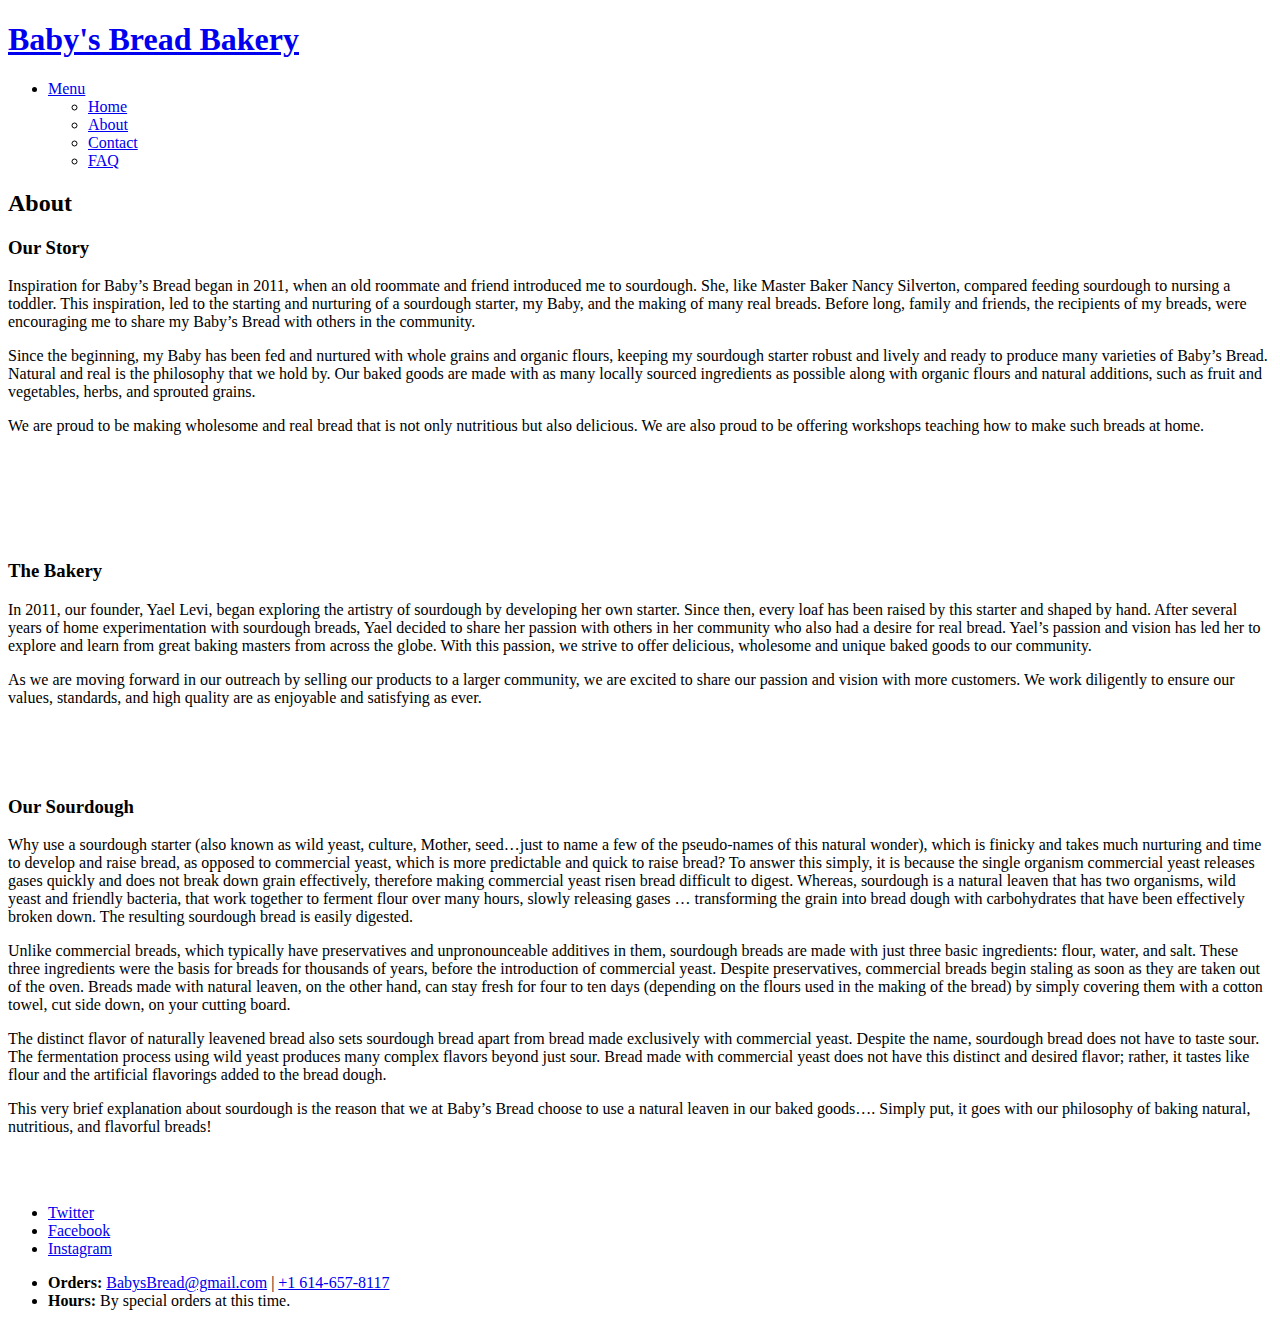
==== about.html @ 21dd03e5 "Add files via upload" ====
<!DOCTYPE HTML>
<!--
	Spectral by HTML5 UP
	html5up.net | @ajlkn
	Free for personal and commercial use under the CCA 3.0 license (html5up.net/license)
-->
<html>
	<head>
		<title>Baby's Bread Bakery - About</title>
		<meta charset="utf-8" />
		<meta name="viewport" content="width=device-width, initial-scale=1, user-scalable=no" />
		<link rel="preconnect" href="https://fonts.googleapis.com">
		<link rel="preconnect" href="https://fonts.gstatic.com" crossorigin>
		<link href="https://fonts.googleapis.com/css2?family=Lora:ital,wght@0,400..700;1,400..700&display=swap" rel="stylesheet">
		<link rel="stylesheet" href="assets/css/main.css" />
		<noscript><link rel="stylesheet" href="assets/css/noscript.css" /></noscript>
	</head>
	<body class="is-preload">

		<!-- Page Wrapper -->
			<div id="page-wrapper">

				<!-- Header -->
					<header id="header">
						<h1><a href="index.html">Baby's Bread Bakery</a></h1>
						<nav id="nav">
							<ul>
								<li class="special">
									<a href="#menu" class="menuToggle"><span>Menu</span></a>
									<div id="menu">
										<ul>
											<li><a href="index.html">Home</a></li>
											<li><a href="about.html">About</a></li>
											<li><a href="contact.html">Contact</a></li>
											<li><a href="faq.html">FAQ</a></li>
										</ul>
									</div>
								</li>
							</ul>
						</nav>
					</header>

				<!-- Main -->
					<article id="main">
						<header>
							<h2>About</h2>
						</header>
						<section class="wrapper style5">
							<div class="inner">
                <h3>Our Story</h3>
                <p>
                  Inspiration for Baby’s Bread began in 2011, when an old roommate and friend introduced me to sourdough. She, like Master Baker Nancy Silverton, compared feeding sourdough to nursing a toddler. This inspiration, led to the starting and nurturing of a sourdough starter, my Baby, and the making of many real breads. Before long, family and friends, the recipients of my breads, were encouraging me to share my Baby’s Bread with others in the community.
                </p>
                <p>
                  Since the beginning, my Baby has been fed and nurtured with whole grains and organic flours, keeping my sourdough starter robust and lively and ready to produce many varieties of Baby’s Bread. Natural and real is the philosophy that we hold by. Our baked goods are made with as many locally sourced ingredients as possible along with organic flours and natural additions, such as fruit and vegetables, herbs, and sprouted grains.
                </p>
                <p>
                  We are proud to be making wholesome and real bread that is not only nutritious but also delicious. We are also proud to be offering workshops teaching how to make such breads at home.
                </p>

                <section>
									<div class="box alt">
										<div class="row gtr-50 gtr-uniform">
											<div class="col-4"><span class="image fit"><img src="images/about-1.webp" alt="" /></span></div>
											<div class="col-4"><span class="image fit"><img src="images/about-2.webp" alt="" /></span></div>
											<div class="col-4"><span class="image fit"><img src="images/about-3.webp" alt="" /></span></div>
											<div class="col-6"><span class="image fit"><img src="images/about-4.webp" alt="" /></span></div>
											<div class="col-6"><span class="image fit"><img src="images/about-5.webp" alt="" /></span></div>
										</div>
									</div>
								</section>


                <h3>The Bakery</h3>
                <p>In 2011, our founder, Yael Levi, began exploring the artistry of sourdough by developing her own starter. Since then, every loaf has been raised by this starter and shaped by hand. After several years of home experimentation with sourdough breads, Yael decided to share her passion with others in her community who also had a desire for real bread. Yael’s passion and vision has led her to explore and learn from great baking masters from across the globe. With this passion, we strive to offer delicious, wholesome and unique baked goods to our community.</p>
                <p>As we are moving forward in our outreach by selling our products to a larger community, we are excited to share our passion and vision with more customers. We work diligently to ensure our values, standards, and high quality are as enjoyable and satisfying as ever.</p>

                <section>
									<div class="box alt">
										<div class="row gtr-50 gtr-uniform">
											<div class="col-4"><span class="image fit"><img src="images/about-6.webp" alt="" /></span></div>
											<div class="col-4"><span class="image fit"><img src="images/about-7.webp" alt="" /></span></div>
											<div class="col-4"><span class="image fit"><img src="images/about-8.webp" alt="" /></span></div>
										</div>
									</div>
								</section>

                <h3>Our Sourdough</h3>
                <p>
                  Why use a sourdough starter (also known as wild yeast, culture, Mother, seed…just to name a few of the pseudo-names of this natural wonder), which is finicky and takes much nurturing and time to develop and raise bread, as opposed to commercial yeast, which is more predictable and quick to raise bread? To answer this simply, it is because the single organism commercial yeast releases gases quickly and does not break down grain effectively, therefore making commercial yeast risen bread difficult to digest. Whereas, sourdough is a natural leaven that has two organisms, wild yeast and friendly bacteria, that work together to ferment flour over many hours, slowly releasing gases … transforming the grain into bread dough with carbohydrates that have been effectively broken down. The resulting sourdough bread is easily digested.
                </p>

                <p>
                  Unlike commercial breads, which typically have preservatives and unpronounceable additives in them, sourdough breads are made with just three basic ingredients:  flour, water, and salt. These three ingredients were the basis for breads for thousands of years, before the introduction of commercial yeast. Despite preservatives, commercial breads begin staling as soon as they are taken out of the oven. Breads made with natural leaven, on the other hand, can stay fresh for four to ten days (depending on the flours used in the making of the bread) by simply covering them with a cotton towel, cut side down, on your cutting board.
                </p>


                <p>The distinct flavor of naturally leavened bread also sets sourdough bread apart from bread made exclusively with commercial yeast. Despite the name, sourdough bread does not have to taste sour. The fermentation process using wild yeast produces many complex flavors beyond just sour. Bread made with commercial yeast does not have this distinct and desired flavor; rather, it tastes like flour and the artificial flavorings added to the bread dough.</p>

                <p>
                  This very brief explanation about sourdough is the reason that we at Baby’s Bread choose to use a natural leaven in our baked goods…. Simply put, it goes with our philosophy of baking natural, nutritious, and flavorful breads!
                </p>

                <section>
									<div class="box alt">
										<div class="row gtr-50 gtr-uniform">
											<div class="col-6"><span class="image fit"><img src="images/about-9.webp" alt="" /></span></div>
											<div class="col-6"><span class="image fit"><img src="images/about-10.webp" alt="" /></span></div>
										</div>
									</div>
								</section>
							</div>
						</section>
					</article>

				<!-- Footer -->
        <footer id="footer">
          <ul class="icons">
            <li><a href="https://twitter.com/babysbread" class="icon brands fa-twitter"><span class="label">Twitter</span></a></li>
            <li><a href="https://www.facebook.com/babysbread" class="icon brands fa-facebook-f"><span class="label">Facebook</span></a></li>
            <li><a href="https://www.instagram.com/babys_bread/" class="icon brands fa-instagram"><span class="label">Instagram</span></a></li>
          </ul>
          <ul class="copyright">
            <li><b>Orders:</b> <a href="mailto:BabysBread@gmail.com">BabysBread@gmail.com</a> | <a href="tel:+16146578117">+1 614-657-8117</a></li>
            <li><b>Hours:</b> By special orders at this time.</li>
          </ul>
        </footer>
  </div>

		<!-- Scripts -->
			<script src="assets/js/jquery.min.js"></script>
			<script src="assets/js/jquery.scrollex.min.js"></script>
			<script src="assets/js/jquery.scrolly.min.js"></script>
			<script src="assets/js/browser.min.js"></script>
			<script src="assets/js/breakpoints.min.js"></script>
			<script src="assets/js/util.js"></script>
			<script src="assets/js/main.js"></script>

	</body>
</html>
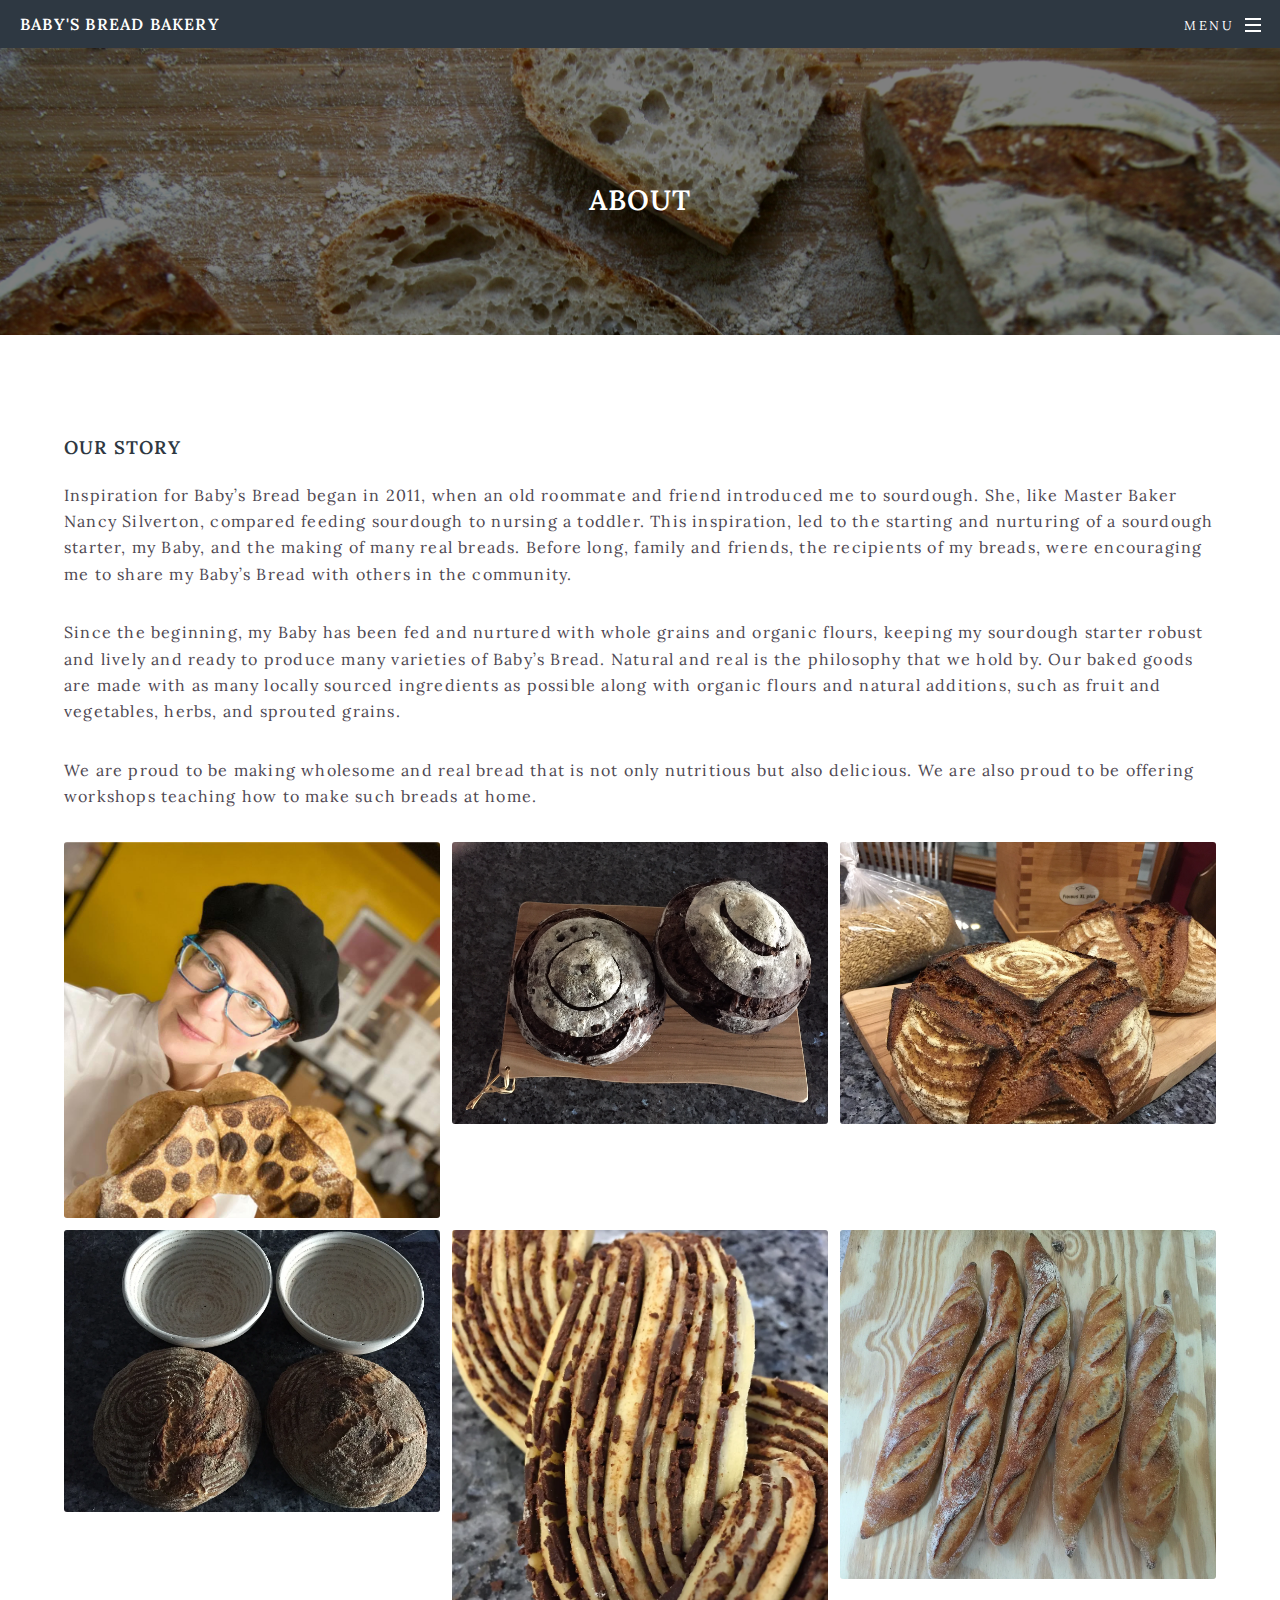
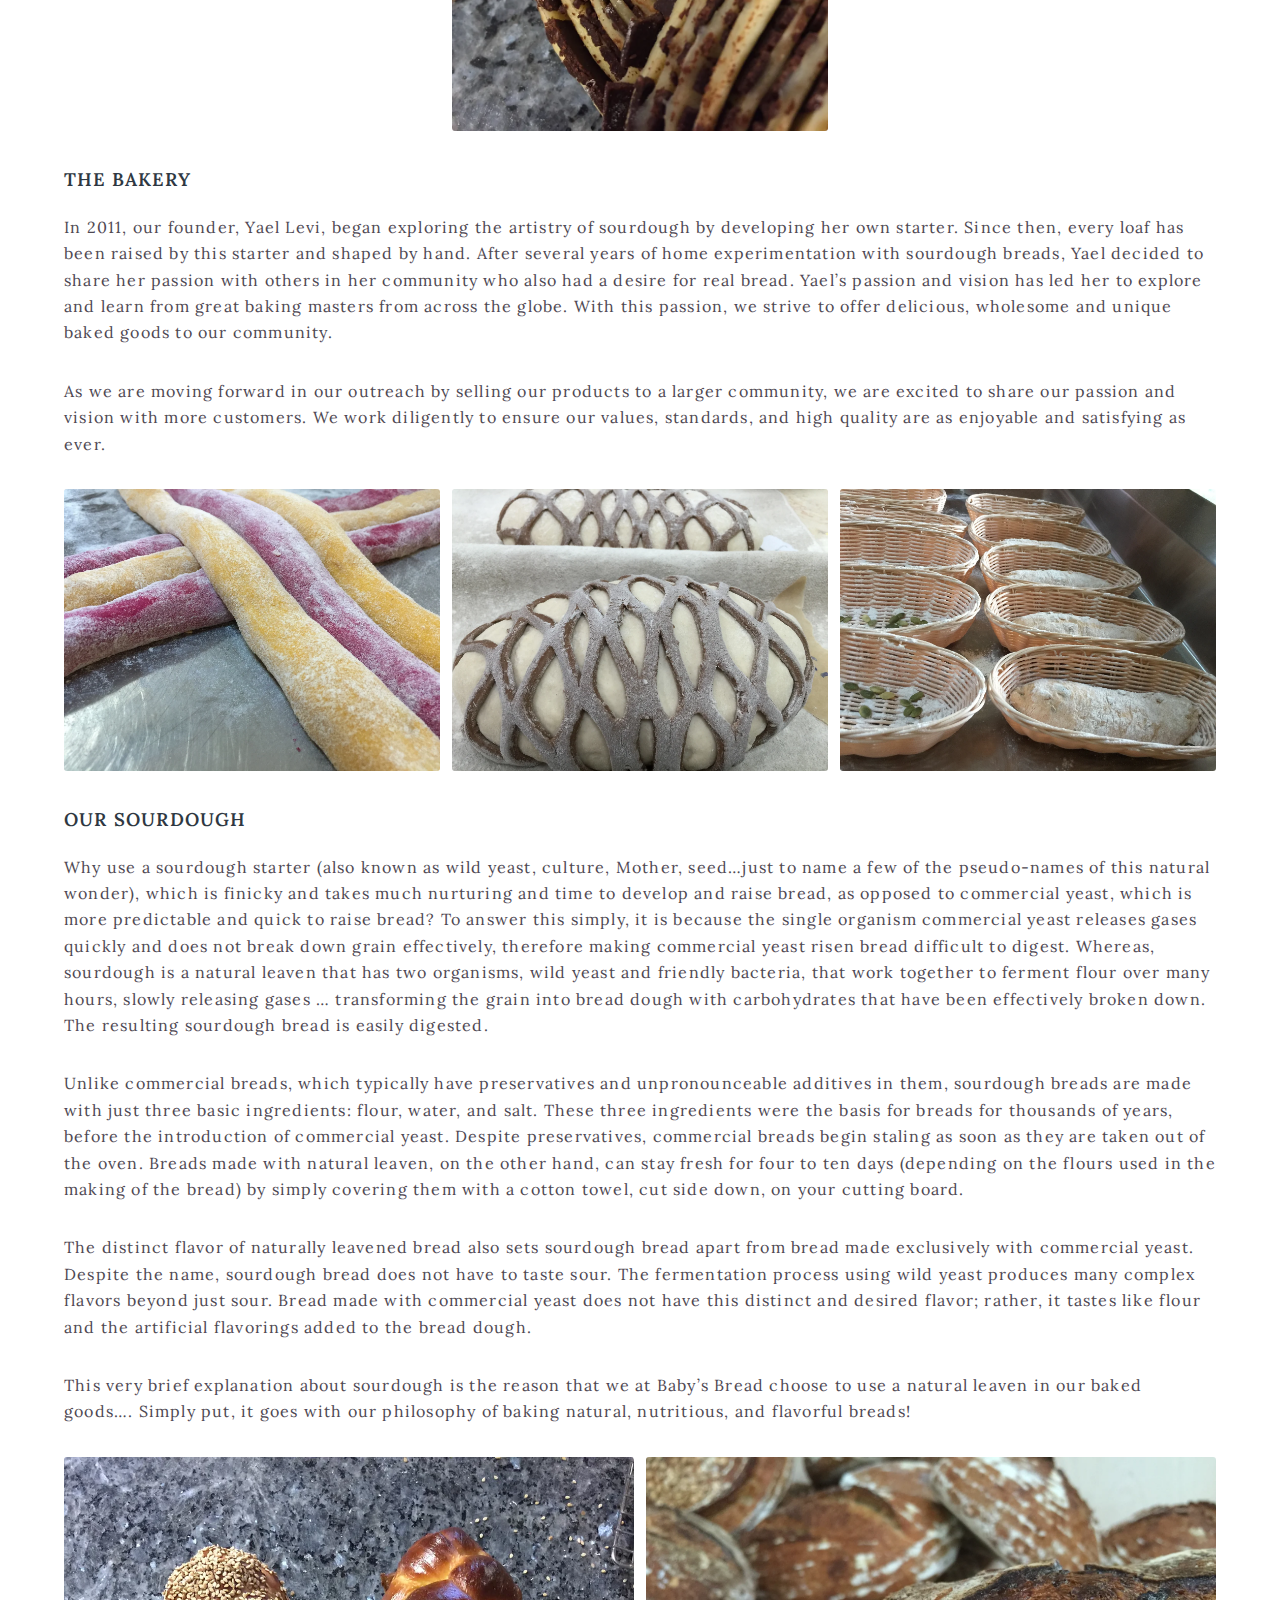
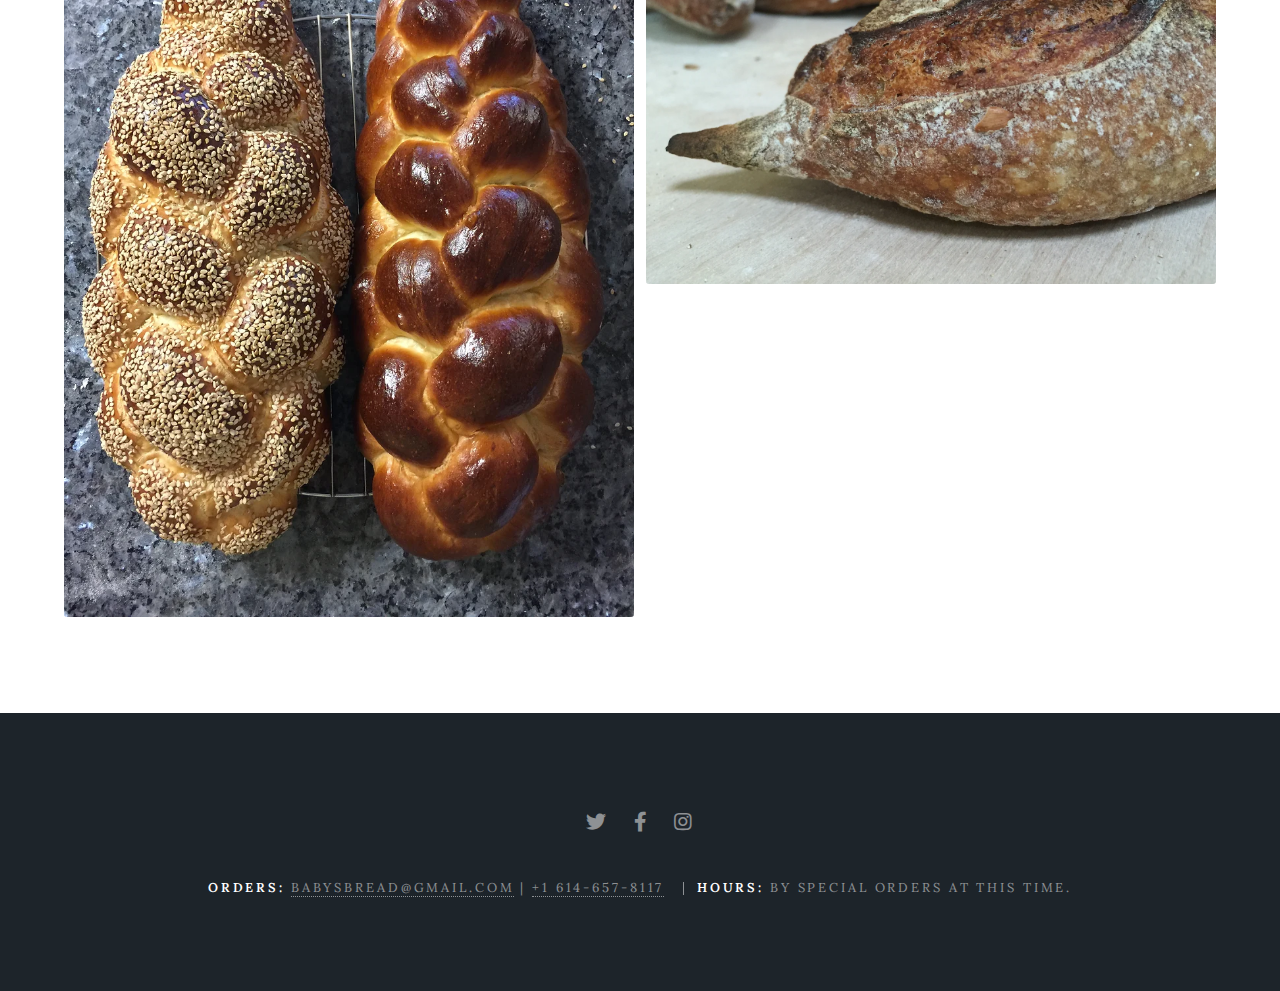
==== commit 88eee11b: "Adding gallery, photos to the gallery, updated about page to include photo of yael, and collection o" ====
--- a/about.html
+++ b/about.html
@@ -31,6 +31,7 @@
 										<ul>
 											<li><a href="index.html">Home</a></li>
 											<li><a href="about.html">About</a></li>
+											<li><a href="gallery.html">Gallery</a></li>
 											<li><a href="contact.html">Contact</a></li>
 											<li><a href="faq.html">FAQ</a></li>
 										</ul>
@@ -61,11 +62,12 @@
                 <section>
 									<div class="box alt">
 										<div class="row gtr-50 gtr-uniform">
-											<div class="col-4"><span class="image fit"><img src="images/about-1.webp" alt="" /></span></div>
+											<div class="col-4"><span class="image fit"><img src="images/yael.JPG" alt="" /></span></div>
 											<div class="col-4"><span class="image fit"><img src="images/about-2.webp" alt="" /></span></div>
 											<div class="col-4"><span class="image fit"><img src="images/about-3.webp" alt="" /></span></div>
-											<div class="col-6"><span class="image fit"><img src="images/about-4.webp" alt="" /></span></div>
-											<div class="col-6"><span class="image fit"><img src="images/about-5.webp" alt="" /></span></div>
+											<div class="col-4"><span class="image fit"><img src="images/about-4.webp" alt="" /></span></div>
+											<div class="col-4"><span class="image fit"><img src="images/about-5.webp" alt="" /></span></div>
+											<div class="col-4"><span class="image fit"><img src="images/about-1.webp" alt="" /></span></div>
 										</div>
 									</div>
 								</section>
--- a/assets/css/main.css
+++ b/assets/css/main.css
@@ -0,0 +1,4002 @@
+	@import url(fontawesome-all.min.css);
+	@import url("https://fonts.googleapis.com/css?family=Open+Sans:400,400italic,600,600italic,800,800italic");
+
+	/*
+		Spectral by HTML5 UP
+		html5up.net | @ajlkn
+		Free for personal and commercial use under the CCA 3.0 license (html5up.net/license)
+	*/
+
+	html, body, div, span, applet, object,
+	iframe, h1, h2, h3, h4, h5, h6, p, blockquote,
+	pre, a, abbr, acronym, address, big, cite,
+	code, del, dfn, em, img, ins, kbd, q, s, samp,
+	small, strike, strong, sub, sup, tt, var, b,
+	u, i, center, dl, dt, dd, ol, ul, li, fieldset,
+	form, label, legend, table, caption, tbody,
+	tfoot, thead, tr, th, td, article, aside,
+	canvas, details, embed, figure, figcaption,
+	footer, header, hgroup, menu, nav, output, ruby,
+	section, summary, time, mark, audio, video {
+		margin: 0;
+		padding: 0;
+		border: 0;
+		font-size: 100%;
+		font: inherit;
+		vertical-align: baseline;}
+
+	article, aside, details, figcaption, figure,
+	footer, header, hgroup, menu, nav, section {
+		display: block;}
+
+	body {
+		line-height: 1;
+	}
+
+	ol, ul {
+		list-style: none;
+	}
+
+	blockquote, q {
+		quotes: none;
+	}
+
+		blockquote:before, blockquote:after, q:before, q:after {
+			content: '';
+			content: none;
+		}
+
+	table {
+		border-collapse: collapse;
+		border-spacing: 0;
+	}
+
+	body {
+		-webkit-text-size-adjust: none;
+	}
+
+	mark {
+		background-color: transparent;
+		color: inherit;
+	}
+
+	input::-moz-focus-inner {
+		border: 0;
+		padding: 0;
+	}
+
+	input, select, textarea {
+		-moz-appearance: none;
+		-webkit-appearance: none;
+		-ms-appearance: none;
+		appearance: none;
+	}
+
+	/* Basic */
+
+		@-ms-viewport {
+			width: device-width;
+		}
+
+		html {
+			box-sizing: border-box;
+		}
+
+		*, *:before, *:after {
+			box-sizing: inherit;
+		}
+
+		body {
+			background: #ffffff;
+		}
+
+			body.is-preload *, body.is-preload *:before, body.is-preload *:after {
+				-moz-animation: none !important;
+				-webkit-animation: none !important;
+				-ms-animation: none !important;
+				animation: none !important;
+				-moz-transition: none !important;
+				-webkit-transition: none !important;
+				-ms-transition: none !important;
+				transition: none !important;
+			}
+
+		body, input, select, textarea {
+			color: rgb(35, 31, 32);
+			font-family: "Lora", "Open Sans", Helvetica, sans-serif;
+			font-size: 15pt;
+			font-weight: 400;
+			letter-spacing: 0.075em;
+			line-height: 1.65em;
+		}
+
+			@media screen and (max-width: 1680px) {
+
+				body, input, select, textarea {
+					font-size: 13pt;
+				}
+
+			}
+
+			@media screen and (max-width: 1280px) {
+
+				body, input, select, textarea {
+					font-size: 12pt;
+				}
+
+			}
+
+			@media screen and (max-width: 736px) {
+
+				body, input, select, textarea {
+					font-size: 11pt;
+					letter-spacing: 0.0375em;
+				}
+
+			}
+
+		a {
+			-moz-transition: color 0.2s ease, border-bottom-color 0.2s ease;
+			-webkit-transition: color 0.2s ease, border-bottom-color 0.2s ease;
+			-ms-transition: color 0.2s ease, border-bottom-color 0.2s ease;
+			transition: color 0.2s ease, border-bottom-color 0.2s ease;
+			border-bottom: dotted 1px;
+			color: inherit;
+			text-decoration: none;
+		}
+
+			a:hover {
+				border-bottom-color: transparent;
+			}
+
+		strong, b {
+			color: #fff;
+			font-weight: 600;
+		}
+
+		em, i {
+			font-style: italic;
+		}
+
+		p {
+			margin: 0 0 2em 0;
+		}
+
+		h1, h2, h3, h4, h5, h6 {
+			color: #fff;
+			font-weight: 600;
+			line-height: 1em;
+			margin: 0 0 1em 0;
+			text-transform: uppercase;
+		}
+
+			h1 a, h2 a, h3 a, h4 a, h5 a, h6 a {
+				color: inherit;
+				text-decoration: none;
+			}
+
+		h2 {
+			font-size: 1.35em;
+			line-height: 1.75em;
+		}
+
+			@media screen and (max-width: 736px) {
+
+				h2 {
+					font-size: 1.1em;
+					line-height: 1.65em;
+				}
+
+			}
+
+		h3 {
+			font-size: 1.15em;
+			line-height: 1.75em;
+		}
+
+			@media screen and (max-width: 736px) {
+
+				h3 {
+					font-size: 1em;
+					line-height: 1.65em;
+				}
+
+			}
+
+		h4 {
+			font-size: 1em;
+			line-height: 1.5em;
+		}
+
+		h5 {
+			font-size: 0.8em;
+			line-height: 1.5em;
+		}
+
+		h6 {
+			font-size: 0.7em;
+			line-height: 1.5em;
+		}
+
+		sub {
+			font-size: 0.8em;
+			position: relative;
+			top: 0.5em;
+		}
+
+		sup {
+			font-size: 0.8em;
+			position: relative;
+			top: -0.5em;
+		}
+
+		hr {
+			border: 0;
+			border-bottom: solid 2px #fff;
+			margin: 3em 0;
+		}
+
+			hr.major {
+				margin: 4.5em 0;
+			}
+
+		blockquote {
+			border-left: solid 4px #fff;
+			font-style: italic;
+			margin: 0 0 2em 0;
+			padding: 0.5em 0 0.5em 2em;
+		}
+
+		code {
+			background: rgba(144, 144, 144, 0.25);
+			border-radius: 3px;
+			font-family: "Courier New", monospace;
+			font-size: 0.9em;
+			letter-spacing: 0;
+			margin: 0 0.25em;
+			padding: 0.25em 0.65em;
+		}
+
+		pre {
+			-webkit-overflow-scrolling: touch;
+			font-family: "Courier New", monospace;
+			font-size: 0.9em;
+			margin: 0 0 2em 0;
+		}
+
+			pre code {
+				display: block;
+				line-height: 1.75em;
+				padding: 1em 1.5em;
+				overflow-x: auto;
+			}
+
+		.align-left {
+			text-align: left;
+		}
+
+		.align-center {
+			text-align: center;
+		}
+
+		.align-right {
+			text-align: right;
+		}
+
+	/* Row */
+
+		.row {
+			display: flex;
+			flex-wrap: wrap;
+			box-sizing: border-box;
+			align-items: stretch;
+		}
+
+			.row > * {
+				box-sizing: border-box;
+			}
+
+			.row.gtr-uniform > * > :last-child {
+				margin-bottom: 0;
+			}
+
+			.row.aln-left {
+				justify-content: flex-start;
+			}
+
+			.row.aln-center {
+				justify-content: center;
+			}
+
+			.row.aln-right {
+				justify-content: flex-end;
+			}
+
+			.row.aln-top {
+				align-items: flex-start;
+			}
+
+			.row.aln-middle {
+				align-items: center;
+			}
+
+			.row.aln-bottom {
+				align-items: flex-end;
+			}
+
+			.row > .imp {
+				order: -1;
+			}
+
+			.row > .col-1 {
+				width: 8.33333%;
+			}
+
+			.row > .off-1 {
+				margin-left: 8.33333%;
+			}
+
+			.row > .col-2 {
+				width: 16.66667%;
+			}
+
+			.row > .off-2 {
+				margin-left: 16.66667%;
+			}
+
+			.row > .col-3 {
+				width: 25%;
+			}
+
+			.row > .off-3 {
+				margin-left: 25%;
+			}
+
+			.row > .col-4 {
+				width: 33.33333%;
+			}
+
+			.row > .off-4 {
+				margin-left: 33.33333%;
+			}
+
+			.row > .col-5 {
+				width: 41.66667%;
+			}
+
+			.row > .off-5 {
+				margin-left: 41.66667%;
+			}
+
+			.row > .col-6 {
+				width: 50%;
+			}
+
+			.row > .off-6 {
+				margin-left: 50%;
+			}
+
+			.row > .col-7 {
+				width: 58.33333%;
+			}
+
+			.row > .off-7 {
+				margin-left: 58.33333%;
+			}
+
+			.row > .col-8 {
+				width: 66.66667%;
+			}
+
+			.row > .off-8 {
+				margin-left: 66.66667%;
+			}
+
+			.row > .col-9 {
+				width: 75%;
+			}
+
+			.row > .off-9 {
+				margin-left: 75%;
+			}
+
+			.row > .col-10 {
+				width: 83.33333%;
+			}
+
+			.row > .off-10 {
+				margin-left: 83.33333%;
+			}
+
+			.row > .col-11 {
+				width: 91.66667%;
+			}
+
+			.row > .off-11 {
+				margin-left: 91.66667%;
+			}
+
+			.row > .col-12 {
+				width: 100%;
+			}
+
+			.row > .off-12 {
+				margin-left: 100%;
+			}
+
+			.row.gtr-0 {
+				margin-top: 0;
+				margin-left: 0em;
+			}
+
+				.row.gtr-0 > * {
+					padding: 0 0 0 0em;
+				}
+
+				.row.gtr-0.gtr-uniform {
+					margin-top: 0em;
+				}
+
+					.row.gtr-0.gtr-uniform > * {
+						padding-top: 0em;
+					}
+
+			.row.gtr-25 {
+				margin-top: 0;
+				margin-left: -0.375em;
+			}
+
+				.row.gtr-25 > * {
+					padding: 0 0 0 0.375em;
+				}
+
+				.row.gtr-25.gtr-uniform {
+					margin-top: -0.375em;
+				}
+
+					.row.gtr-25.gtr-uniform > * {
+						padding-top: 0.375em;
+					}
+
+			.row.gtr-50 {
+				margin-top: 0;
+				margin-left: -0.75em;
+			}
+
+				.row.gtr-50 > * {
+					padding: 0 0 0 0.75em;
+				}
+
+				.row.gtr-50.gtr-uniform {
+					margin-top: -0.75em;
+				}
+
+					.row.gtr-50.gtr-uniform > * {
+						padding-top: 0.75em;
+					}
+
+			.row {
+				margin-top: 0;
+				margin-left: -1.5em;
+			}
+
+				.row > * {
+					padding: 0 0 0 1.5em;
+				}
+
+				.row.gtr-uniform {
+					margin-top: -1.5em;
+				}
+
+					.row.gtr-uniform > * {
+						padding-top: 1.5em;
+					}
+
+			.row.gtr-150 {
+				margin-top: 0;
+				margin-left: -2.25em;
+			}
+
+				.row.gtr-150 > * {
+					padding: 0 0 0 2.25em;
+				}
+
+				.row.gtr-150.gtr-uniform {
+					margin-top: -2.25em;
+				}
+
+					.row.gtr-150.gtr-uniform > * {
+						padding-top: 2.25em;
+					}
+
+			.row.gtr-200 {
+				margin-top: 0;
+				margin-left: -3em;
+			}
+
+				.row.gtr-200 > * {
+					padding: 0 0 0 3em;
+				}
+
+				.row.gtr-200.gtr-uniform {
+					margin-top: -3em;
+				}
+
+					.row.gtr-200.gtr-uniform > * {
+						padding-top: 3em;
+					}
+
+			@media screen and (max-width: 1680px) {
+
+				.row {
+					display: flex;
+					flex-wrap: wrap;
+					box-sizing: border-box;
+					align-items: stretch;
+				}
+
+					.row > * {
+						box-sizing: border-box;
+					}
+
+					.row.gtr-uniform > * > :last-child {
+						margin-bottom: 0;
+					}
+
+					.row.aln-left {
+						justify-content: flex-start;
+					}
+
+					.row.aln-center {
+						justify-content: center;
+					}
+
+					.row.aln-right {
+						justify-content: flex-end;
+					}
+
+					.row.aln-top {
+						align-items: flex-start;
+					}
+
+					.row.aln-middle {
+						align-items: center;
+					}
+
+					.row.aln-bottom {
+						align-items: flex-end;
+					}
+
+					.row > .imp-xlarge {
+						order: -1;
+					}
+
+					.row > .col-1-xlarge {
+						width: 8.33333%;
+					}
+
+					.row > .off-1-xlarge {
+						margin-left: 8.33333%;
+					}
+
+					.row > .col-2-xlarge {
+						width: 16.66667%;
+					}
+
+					.row > .off-2-xlarge {
+						margin-left: 16.66667%;
+					}
+
+					.row > .col-3-xlarge {
+						width: 25%;
+					}
+
+					.row > .off-3-xlarge {
+						margin-left: 25%;
+					}
+
+					.row > .col-4-xlarge {
+						width: 33.33333%;
+					}
+
+					.row > .off-4-xlarge {
+						margin-left: 33.33333%;
+					}
+
+					.row > .col-5-xlarge {
+						width: 41.66667%;
+					}
+
+					.row > .off-5-xlarge {
+						margin-left: 41.66667%;
+					}
+
+					.row > .col-6-xlarge {
+						width: 50%;
+					}
+
+					.row > .off-6-xlarge {
+						margin-left: 50%;
+					}
+
+					.row > .col-7-xlarge {
+						width: 58.33333%;
+					}
+
+					.row > .off-7-xlarge {
+						margin-left: 58.33333%;
+					}
+
+					.row > .col-8-xlarge {
+						width: 66.66667%;
+					}
+
+					.row > .off-8-xlarge {
+						margin-left: 66.66667%;
+					}
+
+					.row > .col-9-xlarge {
+						width: 75%;
+					}
+
+					.row > .off-9-xlarge {
+						margin-left: 75%;
+					}
+
+					.row > .col-10-xlarge {
+						width: 83.33333%;
+					}
+
+					.row > .off-10-xlarge {
+						margin-left: 83.33333%;
+					}
+
+					.row > .col-11-xlarge {
+						width: 91.66667%;
+					}
+
+					.row > .off-11-xlarge {
+						margin-left: 91.66667%;
+					}
+
+					.row > .col-12-xlarge {
+						width: 100%;
+					}
+
+					.row > .off-12-xlarge {
+						margin-left: 100%;
+					}
+
+					.row.gtr-0 {
+						margin-top: 0;
+						margin-left: 0em;
+					}
+
+						.row.gtr-0 > * {
+							padding: 0 0 0 0em;
+						}
+
+						.row.gtr-0.gtr-uniform {
+							margin-top: 0em;
+						}
+
+							.row.gtr-0.gtr-uniform > * {
+								padding-top: 0em;
+							}
+
+					.row.gtr-25 {
+						margin-top: 0;
+						margin-left: -0.375em;
+					}
+
+						.row.gtr-25 > * {
+							padding: 0 0 0 0.375em;
+						}
+
+						.row.gtr-25.gtr-uniform {
+							margin-top: -0.375em;
+						}
+
+							.row.gtr-25.gtr-uniform > * {
+								padding-top: 0.375em;
+							}
+
+					.row.gtr-50 {
+						margin-top: 0;
+						margin-left: -0.75em;
+					}
+
+						.row.gtr-50 > * {
+							padding: 0 0 0 0.75em;
+						}
+
+						.row.gtr-50.gtr-uniform {
+							margin-top: -0.75em;
+						}
+
+							.row.gtr-50.gtr-uniform > * {
+								padding-top: 0.75em;
+							}
+
+					.row {
+						margin-top: 0;
+						margin-left: -1.5em;
+					}
+
+						.row > * {
+							padding: 0 0 0 1.5em;
+						}
+
+						.row.gtr-uniform {
+							margin-top: -1.5em;
+						}
+
+							.row.gtr-uniform > * {
+								padding-top: 1.5em;
+							}
+
+					.row.gtr-150 {
+						margin-top: 0;
+						margin-left: -2.25em;
+					}
+
+						.row.gtr-150 > * {
+							padding: 0 0 0 2.25em;
+						}
+
+						.row.gtr-150.gtr-uniform {
+							margin-top: -2.25em;
+						}
+
+							.row.gtr-150.gtr-uniform > * {
+								padding-top: 2.25em;
+							}
+
+					.row.gtr-200 {
+						margin-top: 0;
+						margin-left: -3em;
+					}
+
+						.row.gtr-200 > * {
+							padding: 0 0 0 3em;
+						}
+
+						.row.gtr-200.gtr-uniform {
+							margin-top: -3em;
+						}
+
+							.row.gtr-200.gtr-uniform > * {
+								padding-top: 3em;
+							}
+
+			}
+
+			@media screen and (max-width: 1280px) {
+
+				.row {
+					display: flex;
+					flex-wrap: wrap;
+					box-sizing: border-box;
+					align-items: stretch;
+				}
+
+					.row > * {
+						box-sizing: border-box;
+					}
+
+					.row.gtr-uniform > * > :last-child {
+						margin-bottom: 0;
+					}
+
+					.row.aln-left {
+						justify-content: flex-start;
+					}
+
+					.row.aln-center {
+						justify-content: center;
+					}
+
+					.row.aln-right {
+						justify-content: flex-end;
+					}
+
+					.row.aln-top {
+						align-items: flex-start;
+					}
+
+					.row.aln-middle {
+						align-items: center;
+					}
+
+					.row.aln-bottom {
+						align-items: flex-end;
+					}
+
+					.row > .imp-large {
+						order: -1;
+					}
+
+					.row > .col-1-large {
+						width: 8.33333%;
+					}
+
+					.row > .off-1-large {
+						margin-left: 8.33333%;
+					}
+
+					.row > .col-2-large {
+						width: 16.66667%;
+					}
+
+					.row > .off-2-large {
+						margin-left: 16.66667%;
+					}
+
+					.row > .col-3-large {
+						width: 25%;
+					}
+
+					.row > .off-3-large {
+						margin-left: 25%;
+					}
+
+					.row > .col-4-large {
+						width: 33.33333%;
+					}
+
+					.row > .off-4-large {
+						margin-left: 33.33333%;
+					}
+
+					.row > .col-5-large {
+						width: 41.66667%;
+					}
+
+					.row > .off-5-large {
+						margin-left: 41.66667%;
+					}
+
+					.row > .col-6-large {
+						width: 50%;
+					}
+
+					.row > .off-6-large {
+						margin-left: 50%;
+					}
+
+					.row > .col-7-large {
+						width: 58.33333%;
+					}
+
+					.row > .off-7-large {
+						margin-left: 58.33333%;
+					}
+
+					.row > .col-8-large {
+						width: 66.66667%;
+					}
+
+					.row > .off-8-large {
+						margin-left: 66.66667%;
+					}
+
+					.row > .col-9-large {
+						width: 75%;
+					}
+
+					.row > .off-9-large {
+						margin-left: 75%;
+					}
+
+					.row > .col-10-large {
+						width: 83.33333%;
+					}
+
+					.row > .off-10-large {
+						margin-left: 83.33333%;
+					}
+
+					.row > .col-11-large {
+						width: 91.66667%;
+					}
+
+					.row > .off-11-large {
+						margin-left: 91.66667%;
+					}
+
+					.row > .col-12-large {
+						width: 100%;
+					}
+
+					.row > .off-12-large {
+						margin-left: 100%;
+					}
+
+					.row.gtr-0 {
+						margin-top: 0;
+						margin-left: 0em;
+					}
+
+						.row.gtr-0 > * {
+							padding: 0 0 0 0em;
+						}
+
+						.row.gtr-0.gtr-uniform {
+							margin-top: 0em;
+						}
+
+							.row.gtr-0.gtr-uniform > * {
+								padding-top: 0em;
+							}
+
+					.row.gtr-25 {
+						margin-top: 0;
+						margin-left: -0.375em;
+					}
+
+						.row.gtr-25 > * {
+							padding: 0 0 0 0.375em;
+						}
+
+						.row.gtr-25.gtr-uniform {
+							margin-top: -0.375em;
+						}
+
+							.row.gtr-25.gtr-uniform > * {
+								padding-top: 0.375em;
+							}
+
+					.row.gtr-50 {
+						margin-top: 0;
+						margin-left: -0.75em;
+					}
+
+						.row.gtr-50 > * {
+							padding: 0 0 0 0.75em;
+						}
+
+						.row.gtr-50.gtr-uniform {
+							margin-top: -0.75em;
+						}
+
+							.row.gtr-50.gtr-uniform > * {
+								padding-top: 0.75em;
+							}
+
+					.row {
+						margin-top: 0;
+						margin-left: -1.5em;
+					}
+
+						.row > * {
+							padding: 0 0 0 1.5em;
+						}
+
+						.row.gtr-uniform {
+							margin-top: -1.5em;
+						}
+
+							.row.gtr-uniform > * {
+								padding-top: 1.5em;
+							}
+
+					.row.gtr-150 {
+						margin-top: 0;
+						margin-left: -2.25em;
+					}
+
+						.row.gtr-150 > * {
+							padding: 0 0 0 2.25em;
+						}
+
+						.row.gtr-150.gtr-uniform {
+							margin-top: -2.25em;
+						}
+
+							.row.gtr-150.gtr-uniform > * {
+								padding-top: 2.25em;
+							}
+
+					.row.gtr-200 {
+						margin-top: 0;
+						margin-left: -3em;
+					}
+
+						.row.gtr-200 > * {
+							padding: 0 0 0 3em;
+						}
+
+						.row.gtr-200.gtr-uniform {
+							margin-top: -3em;
+						}
+
+							.row.gtr-200.gtr-uniform > * {
+								padding-top: 3em;
+							}
+
+			}
+
+			@media screen and (max-width: 980px) {
+
+				.row {
+					display: flex;
+					flex-wrap: wrap;
+					box-sizing: border-box;
+					align-items: stretch;
+				}
+
+					.row > * {
+						box-sizing: border-box;
+					}
+
+					.row.gtr-uniform > * > :last-child {
+						margin-bottom: 0;
+					}
+
+					.row.aln-left {
+						justify-content: flex-start;
+					}
+
+					.row.aln-center {
+						justify-content: center;
+					}
+
+					.row.aln-right {
+						justify-content: flex-end;
+					}
+
+					.row.aln-top {
+						align-items: flex-start;
+					}
+
+					.row.aln-middle {
+						align-items: center;
+					}
+
+					.row.aln-bottom {
+						align-items: flex-end;
+					}
+
+					.row > .imp-medium {
+						order: -1;
+					}
+
+					.row > .col-1-medium {
+						width: 8.33333%;
+					}
+
+					.row > .off-1-medium {
+						margin-left: 8.33333%;
+					}
+
+					.row > .col-2-medium {
+						width: 16.66667%;
+					}
+
+					.row > .off-2-medium {
+						margin-left: 16.66667%;
+					}
+
+					.row > .col-3-medium {
+						width: 25%;
+					}
+
+					.row > .off-3-medium {
+						margin-left: 25%;
+					}
+
+					.row > .col-4-medium {
+						width: 33.33333%;
+					}
+
+					.row > .off-4-medium {
+						margin-left: 33.33333%;
+					}
+
+					.row > .col-5-medium {
+						width: 41.66667%;
+					}
+
+					.row > .off-5-medium {
+						margin-left: 41.66667%;
+					}
+
+					.row > .col-6-medium {
+						width: 50%;
+					}
+
+					.row > .off-6-medium {
+						margin-left: 50%;
+					}
+
+					.row > .col-7-medium {
+						width: 58.33333%;
+					}
+
+					.row > .off-7-medium {
+						margin-left: 58.33333%;
+					}
+
+					.row > .col-8-medium {
+						width: 66.66667%;
+					}
+
+					.row > .off-8-medium {
+						margin-left: 66.66667%;
+					}
+
+					.row > .col-9-medium {
+						width: 75%;
+					}
+
+					.row > .off-9-medium {
+						margin-left: 75%;
+					}
+
+					.row > .col-10-medium {
+						width: 83.33333%;
+					}
+
+					.row > .off-10-medium {
+						margin-left: 83.33333%;
+					}
+
+					.row > .col-11-medium {
+						width: 91.66667%;
+					}
+
+					.row > .off-11-medium {
+						margin-left: 91.66667%;
+					}
+
+					.row > .col-12-medium {
+						width: 100%;
+					}
+
+					.row > .off-12-medium {
+						margin-left: 100%;
+					}
+
+					.row.gtr-0 {
+						margin-top: 0;
+						margin-left: 0em;
+					}
+
+						.row.gtr-0 > * {
+							padding: 0 0 0 0em;
+						}
+
+						.row.gtr-0.gtr-uniform {
+							margin-top: 0em;
+						}
+
+							.row.gtr-0.gtr-uniform > * {
+								padding-top: 0em;
+							}
+
+					.row.gtr-25 {
+						margin-top: 0;
+						margin-left: -0.375em;
+					}
+
+						.row.gtr-25 > * {
+							padding: 0 0 0 0.375em;
+						}
+
+						.row.gtr-25.gtr-uniform {
+							margin-top: -0.375em;
+						}
+
+							.row.gtr-25.gtr-uniform > * {
+								padding-top: 0.375em;
+							}
+
+					.row.gtr-50 {
+						margin-top: 0;
+						margin-left: -0.75em;
+					}
+
+						.row.gtr-50 > * {
+							padding: 0 0 0 0.75em;
+						}
+
+						.row.gtr-50.gtr-uniform {
+							margin-top: -0.75em;
+						}
+
+							.row.gtr-50.gtr-uniform > * {
+								padding-top: 0.75em;
+							}
+
+					.row {
+						margin-top: 0;
+						margin-left: -1.5em;
+					}
+
+						.row > * {
+							padding: 0 0 0 1.5em;
+						}
+
+						.row.gtr-uniform {
+							margin-top: -1.5em;
+						}
+
+							.row.gtr-uniform > * {
+								padding-top: 1.5em;
+							}
+
+					.row.gtr-150 {
+						margin-top: 0;
+						margin-left: -2.25em;
+					}
+
+						.row.gtr-150 > * {
+							padding: 0 0 0 2.25em;
+						}
+
+						.row.gtr-150.gtr-uniform {
+							margin-top: -2.25em;
+						}
+
+							.row.gtr-150.gtr-uniform > * {
+								padding-top: 2.25em;
+							}
+
+					.row.gtr-200 {
+						margin-top: 0;
+						margin-left: -3em;
+					}
+
+						.row.gtr-200 > * {
+							padding: 0 0 0 3em;
+						}
+
+						.row.gtr-200.gtr-uniform {
+							margin-top: -3em;
+						}
+
+							.row.gtr-200.gtr-uniform > * {
+								padding-top: 3em;
+							}
+
+			}
+
+			@media screen and (max-width: 736px) {
+
+				.row {
+					display: flex;
+					flex-wrap: wrap;
+					box-sizing: border-box;
+					align-items: stretch;
+				}
+
+					.row > * {
+						box-sizing: border-box;
+					}
+
+					.row.gtr-uniform > * > :last-child {
+						margin-bottom: 0;
+					}
+
+					.row.aln-left {
+						justify-content: flex-start;
+					}
+
+					.row.aln-center {
+						justify-content: center;
+					}
+
+					.row.aln-right {
+						justify-content: flex-end;
+					}
+
+					.row.aln-top {
+						align-items: flex-start;
+					}
+
+					.row.aln-middle {
+						align-items: center;
+					}
+
+					.row.aln-bottom {
+						align-items: flex-end;
+					}
+
+					.row > .imp-small {
+						order: -1;
+					}
+
+					.row > .col-1-small {
+						width: 8.33333%;
+					}
+
+					.row > .off-1-small {
+						margin-left: 8.33333%;
+					}
+
+					.row > .col-2-small {
+						width: 16.66667%;
+					}
+
+					.row > .off-2-small {
+						margin-left: 16.66667%;
+					}
+
+					.row > .col-3-small {
+						width: 25%;
+					}
+
+					.row > .off-3-small {
+						margin-left: 25%;
+					}
+
+					.row > .col-4-small {
+						width: 33.33333%;
+					}
+
+					.row > .off-4-small {
+						margin-left: 33.33333%;
+					}
+
+					.row > .col-5-small {
+						width: 41.66667%;
+					}
+
+					.row > .off-5-small {
+						margin-left: 41.66667%;
+					}
+
+					.row > .col-6-small {
+						width: 50%;
+					}
+
+					.row > .off-6-small {
+						margin-left: 50%;
+					}
+
+					.row > .col-7-small {
+						width: 58.33333%;
+					}
+
+					.row > .off-7-small {
+						margin-left: 58.33333%;
+					}
+
+					.row > .col-8-small {
+						width: 66.66667%;
+					}
+
+					.row > .off-8-small {
+						margin-left: 66.66667%;
+					}
+
+					.row > .col-9-small {
+						width: 75%;
+					}
+
+					.row > .off-9-small {
+						margin-left: 75%;
+					}
+
+					.row > .col-10-small {
+						width: 83.33333%;
+					}
+
+					.row > .off-10-small {
+						margin-left: 83.33333%;
+					}
+
+					.row > .col-11-small {
+						width: 91.66667%;
+					}
+
+					.row > .off-11-small {
+						margin-left: 91.66667%;
+					}
+
+					.row > .col-12-small {
+						width: 100%;
+					}
+
+					.row > .off-12-small {
+						margin-left: 100%;
+					}
+
+					.row.gtr-0 {
+						margin-top: 0;
+						margin-left: 0em;
+					}
+
+						.row.gtr-0 > * {
+							padding: 0 0 0 0em;
+						}
+
+						.row.gtr-0.gtr-uniform {
+							margin-top: 0em;
+						}
+
+							.row.gtr-0.gtr-uniform > * {
+								padding-top: 0em;
+							}
+
+					.row.gtr-25 {
+						margin-top: 0;
+						margin-left: -0.375em;
+					}
+
+						.row.gtr-25 > * {
+							padding: 0 0 0 0.375em;
+						}
+
+						.row.gtr-25.gtr-uniform {
+							margin-top: -0.375em;
+						}
+
+							.row.gtr-25.gtr-uniform > * {
+								padding-top: 0.375em;
+							}
+
+					.row.gtr-50 {
+						margin-top: 0;
+						margin-left: -0.75em;
+					}
+
+						.row.gtr-50 > * {
+							padding: 0 0 0 0.75em;
+						}
+
+						.row.gtr-50.gtr-uniform {
+							margin-top: -0.75em;
+						}
+
+							.row.gtr-50.gtr-uniform > * {
+								padding-top: 0.75em;
+							}
+
+					.row {
+						margin-top: 0;
+						margin-left: -1.5em;
+					}
+
+						.row > * {
+							padding: 0 0 0 1.5em;
+						}
+
+						.row.gtr-uniform {
+							margin-top: -1.5em;
+						}
+
+							.row.gtr-uniform > * {
+								padding-top: 1.5em;
+							}
+
+					.row.gtr-150 {
+						margin-top: 0;
+						margin-left: -2.25em;
+					}
+
+						.row.gtr-150 > * {
+							padding: 0 0 0 2.25em;
+						}
+
+						.row.gtr-150.gtr-uniform {
+							margin-top: -2.25em;
+						}
+
+							.row.gtr-150.gtr-uniform > * {
+								padding-top: 2.25em;
+							}
+
+					.row.gtr-200 {
+						margin-top: 0;
+						margin-left: -3em;
+					}
+
+						.row.gtr-200 > * {
+							padding: 0 0 0 3em;
+						}
+
+						.row.gtr-200.gtr-uniform {
+							margin-top: -3em;
+						}
+
+							.row.gtr-200.gtr-uniform > * {
+								padding-top: 3em;
+							}
+
+			}
+
+			@media screen and (max-width: 480px) {
+
+				.row {
+					display: flex;
+					flex-wrap: wrap;
+					box-sizing: border-box;
+					align-items: stretch;
+				}
+
+					.row > * {
+						box-sizing: border-box;
+					}
+
+					.row.gtr-uniform > * > :last-child {
+						margin-bottom: 0;
+					}
+
+					.row.aln-left {
+						justify-content: flex-start;
+					}
+
+					.row.aln-center {
+						justify-content: center;
+					}
+
+					.row.aln-right {
+						justify-content: flex-end;
+					}
+
+					.row.aln-top {
+						align-items: flex-start;
+					}
+
+					.row.aln-middle {
+						align-items: center;
+					}
+
+					.row.aln-bottom {
+						align-items: flex-end;
+					}
+
+					.row > .imp-xsmall {
+						order: -1;
+					}
+
+					.row > .col-1-xsmall {
+						width: 8.33333%;
+					}
+
+					.row > .off-1-xsmall {
+						margin-left: 8.33333%;
+					}
+
+					.row > .col-2-xsmall {
+						width: 16.66667%;
+					}
+
+					.row > .off-2-xsmall {
+						margin-left: 16.66667%;
+					}
+
+					.row > .col-3-xsmall {
+						width: 25%;
+					}
+
+					.row > .off-3-xsmall {
+						margin-left: 25%;
+					}
+
+					.row > .col-4-xsmall {
+						width: 33.33333%;
+					}
+
+					.row > .off-4-xsmall {
+						margin-left: 33.33333%;
+					}
+
+					.row > .col-5-xsmall {
+						width: 41.66667%;
+					}
+
+					.row > .off-5-xsmall {
+						margin-left: 41.66667%;
+					}
+
+					.row > .col-6-xsmall {
+						width: 50%;
+					}
+
+					.row > .off-6-xsmall {
+						margin-left: 50%;
+					}
+
+					.row > .col-7-xsmall {
+						width: 58.33333%;
+					}
+
+					.row > .off-7-xsmall {
+						margin-left: 58.33333%;
+					}
+
+					.row > .col-8-xsmall {
+						width: 66.66667%;
+					}
+
+					.row > .off-8-xsmall {
+						margin-left: 66.66667%;
+					}
+
+					.row > .col-9-xsmall {
+						width: 75%;
+					}
+
+					.row > .off-9-xsmall {
+						margin-left: 75%;
+					}
+
+					.row > .col-10-xsmall {
+						width: 83.33333%;
+					}
+
+					.row > .off-10-xsmall {
+						margin-left: 83.33333%;
+					}
+
+					.row > .col-11-xsmall {
+						width: 91.66667%;
+					}
+
+					.row > .off-11-xsmall {
+						margin-left: 91.66667%;
+					}
+
+					.row > .col-12-xsmall {
+						width: 100%;
+					}
+
+					.row > .off-12-xsmall {
+						margin-left: 100%;
+					}
+
+					.row.gtr-0 {
+						margin-top: 0;
+						margin-left: 0em;
+					}
+
+						.row.gtr-0 > * {
+							padding: 0 0 0 0em;
+						}
+
+						.row.gtr-0.gtr-uniform {
+							margin-top: 0em;
+						}
+
+							.row.gtr-0.gtr-uniform > * {
+								padding-top: 0em;
+							}
+
+					.row.gtr-25 {
+						margin-top: 0;
+						margin-left: -0.375em;
+					}
+
+						.row.gtr-25 > * {
+							padding: 0 0 0 0.375em;
+						}
+
+						.row.gtr-25.gtr-uniform {
+							margin-top: -0.375em;
+						}
+
+							.row.gtr-25.gtr-uniform > * {
+								padding-top: 0.375em;
+							}
+
+					.row.gtr-50 {
+						margin-top: 0;
+						margin-left: -0.75em;
+					}
+
+						.row.gtr-50 > * {
+							padding: 0 0 0 0.75em;
+						}
+
+						.row.gtr-50.gtr-uniform {
+							margin-top: -0.75em;
+						}
+
+							.row.gtr-50.gtr-uniform > * {
+								padding-top: 0.75em;
+							}
+
+					.row {
+						margin-top: 0;
+						margin-left: -1.5em;
+					}
+
+						.row > * {
+							padding: 0 0 0 1.5em;
+						}
+
+						.row.gtr-uniform {
+							margin-top: -1.5em;
+						}
+
+							.row.gtr-uniform > * {
+								padding-top: 1.5em;
+							}
+
+					.row.gtr-150 {
+						margin-top: 0;
+						margin-left: -2.25em;
+					}
+
+						.row.gtr-150 > * {
+							padding: 0 0 0 2.25em;
+						}
+
+						.row.gtr-150.gtr-uniform {
+							margin-top: -2.25em;
+						}
+
+							.row.gtr-150.gtr-uniform > * {
+								padding-top: 2.25em;
+							}
+
+					.row.gtr-200 {
+						margin-top: 0;
+						margin-left: -3em;
+					}
+
+						.row.gtr-200 > * {
+							padding: 0 0 0 3em;
+						}
+
+						.row.gtr-200.gtr-uniform {
+							margin-top: -3em;
+						}
+
+							.row.gtr-200.gtr-uniform > * {
+								padding-top: 3em;
+							}
+
+			}
+
+	/* Section/Article */
+
+		section.special, article.special {
+			text-align: center;
+		}
+
+		header p {
+			color: rgba(255, 255, 255, 0.5);
+			position: relative;
+			top: -0.25em;
+		}
+
+		header h3 + p {
+			font-size: 1.1em;
+		}
+
+		header h4 + p,
+		header h5 + p,
+		header h6 + p {
+			font-size: 0.9em;
+		}
+
+		header.major {
+			margin: 0 0 3.5em 0;
+		}
+
+			header.major h2, header.major h3, header.major h4, header.major h5, header.major h6 {
+				border-bottom: solid 2px #fff;
+				display: inline-block;
+				padding-bottom: 1em;
+				position: relative;
+			}
+
+				header.major h2:after, header.major h3:after, header.major h4:after, header.major h5:after, header.major h6:after {
+					content: '';
+					display: block;
+					height: 1px;
+				}
+
+			header.major p {
+				color: #fff;
+				top: 0;
+			}
+
+			@media screen and (max-width: 736px) {
+
+				header.major {
+					margin: 0 0 2em 0;
+				}
+
+			}
+
+		@media screen and (max-width: 980px) {
+
+			header br {
+				display: none;
+			}
+
+		}
+
+	/* Form */
+
+		form {
+			margin: 0 0 2em 0;
+		}
+
+		label {
+			color: #fff;
+			display: block;
+			font-size: 0.9em;
+			font-weight: 600;
+			margin: 0 0 1em 0;
+		}
+
+		input[type="text"],
+		input[type="password"],
+		input[type="email"],
+		select,
+		textarea {
+			-moz-appearance: none;
+			-webkit-appearance: none;
+			-ms-appearance: none;
+			appearance: none;
+			background-color: rgba(144, 144, 144, 0.25);
+			border-radius: 3px;
+			border: none;
+			color: inherit;
+			display: block;
+			outline: 0;
+			padding: 0 1em;
+			text-decoration: none;
+			width: 100%;
+		}
+
+			input[type="text"]:invalid,
+			input[type="password"]:invalid,
+			input[type="email"]:invalid,
+			select:invalid,
+			textarea:invalid {
+				box-shadow: none;
+			}
+
+			input[type="text"]:focus,
+			input[type="password"]:focus,
+			input[type="email"]:focus,
+			select:focus,
+			textarea:focus {
+				box-shadow: 0 0 0 2px #ffffff;
+			}
+
+		select {
+			background-size: 1.25em;
+			background-repeat: no-repeat;
+			background-position: calc(100% - 1em) center;
+			height: 2.75em;
+			padding-right: 2.75em;
+			text-overflow: ellipsis;
+		}
+
+			select:focus::-ms-value {
+				background-color: transparent;
+			}
+
+			select::-ms-expand {
+				display: none;
+			}
+
+		input[type="text"],
+		input[type="password"],
+		input[type="email"],
+		select {
+			height: 2.75em;
+		}
+
+		textarea {
+			padding: 0.75em 1em;
+		}
+
+		input[type="checkbox"],
+		input[type="radio"] {
+			-moz-appearance: none;
+			-webkit-appearance: none;
+			-ms-appearance: none;
+			appearance: none;
+			display: block;
+			float: left;
+			margin-right: -2em;
+			opacity: 0;
+			width: 1em;
+			z-index: -1;
+		}
+
+			input[type="checkbox"] + label,
+			input[type="radio"] + label {
+				text-decoration: none;
+				color: #fff;
+				cursor: pointer;
+				display: inline-block;
+				font-size: 1em;
+				font-weight: 400;
+				padding-left: 2.4em;
+				padding-right: 0.75em;
+				position: relative;
+			}
+
+				input[type="checkbox"] + label:before,
+				input[type="radio"] + label:before {
+					-moz-osx-font-smoothing: grayscale;
+					-webkit-font-smoothing: antialiased;
+					display: inline-block;
+					font-style: normal;
+					font-variant: normal;
+					text-rendering: auto;
+					line-height: 1;
+					text-transform: none !important;
+					font-family: 'Font Awesome 5 Free';
+					font-weight: 900;
+				}
+
+				input[type="checkbox"] + label:before,
+				input[type="radio"] + label:before {
+					background: rgba(144, 144, 144, 0.25);
+					border-radius: 3px;
+					content: '';
+					display: inline-block;
+					font-size: 0.8em;
+					height: 2.0625em;
+					left: 0;
+					line-height: 2.0625em;
+					position: absolute;
+					text-align: center;
+					top: 0;
+					width: 2.0625em;
+				}
+
+			input[type="checkbox"]:checked + label:before,
+			input[type="radio"]:checked + label:before {
+				background: #2e3842;
+				color: #fff;
+				content: '\f00c';
+			}
+
+			input[type="checkbox"]:focus + label:before,
+			input[type="radio"]:focus + label:before {
+				box-shadow: 0 0 0 2px #ffffff;
+			}
+
+		input[type="checkbox"] + label:before {
+			border-radius: 3px;
+		}
+
+		input[type="radio"] + label:before {
+			border-radius: 100%;
+		}
+
+		::-webkit-input-placeholder {
+			color: rgba(255, 255, 255, 0.5) !important;
+			opacity: 1.0;
+		}
+
+		:-moz-placeholder {
+			color: rgba(255, 255, 255, 0.5) !important;
+			opacity: 1.0;
+		}
+
+		::-moz-placeholder {
+			color: rgba(255, 255, 255, 0.5) !important;
+			opacity: 1.0;
+		}
+
+		:-ms-input-placeholder {
+			color: rgba(255, 255, 255, 0.5) !important;
+			opacity: 1.0;
+		}
+
+	/* Box */
+
+		.box {
+			border-radius: 3px;
+			border: solid 2px #fff;
+			margin-bottom: 2em;
+			padding: 1.5em;
+		}
+
+			.box > :last-child,
+			.box > :last-child > :last-child,
+			.box > :last-child > :last-child > :last-child {
+				margin-bottom: 0;
+			}
+
+			.box.alt {
+				border: 0;
+				border-radius: 0;
+				padding: 0;
+			}
+
+	/* Icon */
+
+		.icon {
+			text-decoration: none;
+			border-bottom: none;
+			position: relative;
+		}
+
+			.icon:before {
+				-moz-osx-font-smoothing: grayscale;
+				-webkit-font-smoothing: antialiased;
+				display: inline-block;
+				font-style: normal;
+				font-variant: normal;
+				text-rendering: auto;
+				line-height: 1;
+				text-transform: none !important;
+				font-family: 'Font Awesome 5 Free';
+				font-weight: 400;
+			}
+
+			.icon > .label {
+				display: none;
+			}
+
+			.icon:before {
+				line-height: inherit;
+			}
+
+			.icon.solid:before {
+				font-weight: 900;
+			}
+
+			.icon.brands:before {
+				font-family: 'Font Awesome 5 Brands';
+			}
+
+			.icon.major {
+				-moz-transform: rotate(-45deg);
+				-webkit-transform: rotate(-45deg);
+				-ms-transform: rotate(-45deg);
+				transform: rotate(-45deg);
+				border-radius: 3px;
+				border: solid 2px #fff;
+				display: inline-block;
+				font-size: 1.35em;
+				height: calc(3em + 2px);
+				line-height: 3em;
+				text-align: center;
+				width: calc(3em + 2px);
+			}
+
+				.icon.major:before {
+					-moz-transform: rotate(45deg);
+					-webkit-transform: rotate(45deg);
+					-ms-transform: rotate(45deg);
+					transform: rotate(45deg);
+					display: inline-block;
+					font-size: 1.5em;
+				}
+
+				@media screen and (max-width: 736px) {
+
+					.icon.major {
+						font-size: 1em;
+					}
+
+				}
+
+			.icon.style1 {
+				color: #00ffcc;
+			}
+
+			.icon.style2 {
+				color: #00f0ff;
+			}
+
+			.icon.style3 {
+				color: #76ddff;
+			}
+
+	/* Image */
+
+		.image {
+			border-radius: 3px;
+			border: 0;
+			display: inline-block;
+			position: relative;
+		}
+
+			.image img {
+				border-radius: 3px;
+				display: block;
+			}
+
+			.image.left {
+				float: left;
+				margin: 0 2em 2em 0;
+				top: 0.25em;
+			}
+
+			.image.right {
+				float: right;
+				margin: 0 0 2em 2em;
+				top: 0.25em;
+			}
+
+			.image.left, .image.right {
+				max-width: 40%;
+			}
+
+				.image.left img, .image.right img {
+					width: 100%;
+				}
+
+			.image.fit {
+				display: block;
+				margin: 0 0 2em 0;
+				width: 100%;
+			}
+
+				.image.fit img {
+					width: 100%;
+				}
+
+	/* List */
+
+		ol {
+			list-style: decimal;
+			margin: 0 0 2em 0;
+			padding-left: 1.25em;
+		}
+
+			ol li {
+				padding-left: 0.25em;
+			}
+
+		ul {
+			list-style: disc;
+			margin: 0 0 2em 0;
+			padding-left: 1em;
+		}
+
+			ul li {
+				padding-left: 0.5em;
+			}
+
+			ul.alt {
+				list-style: none;
+				padding-left: 0;
+			}
+
+				ul.alt li {
+					border-top: solid 1px #fff;
+					padding: 0.5em 0;
+				}
+
+					ul.alt li:first-child {
+						border-top: 0;
+						padding-top: 0;
+					}
+
+		dl {
+			margin: 0 0 2em 0;
+		}
+
+	/* Actions */
+
+		ul.actions {
+			display: -moz-flex;
+			display: -webkit-flex;
+			display: -ms-flex;
+			display: flex;
+			cursor: default;
+			list-style: none;
+			margin-left: -1em;
+			padding-left: 0;
+		}
+
+			ul.actions li {
+				padding: 0 0 0 1em;
+				vertical-align: middle;
+			}
+
+			ul.actions.special {
+				-moz-justify-content: center;
+				-webkit-justify-content: center;
+				-ms-justify-content: center;
+				justify-content: center;
+				width: 100%;
+				margin-left: 0;
+			}
+
+				ul.actions.special li:first-child {
+					padding-left: 0;
+				}
+
+			ul.actions.stacked {
+				-moz-flex-direction: column;
+				-webkit-flex-direction: column;
+				-ms-flex-direction: column;
+				flex-direction: column;
+				margin-left: 0;
+			}
+
+				ul.actions.stacked li {
+					padding: 1em 0 0 0;
+				}
+
+					ul.actions.stacked li:first-child {
+						padding-top: 0;
+					}
+
+			ul.actions.fit {
+				width: calc(100% + 1em);
+			}
+
+				ul.actions.fit li {
+					-moz-flex-grow: 1;
+					-webkit-flex-grow: 1;
+					-ms-flex-grow: 1;
+					flex-grow: 1;
+					-moz-flex-shrink: 1;
+					-webkit-flex-shrink: 1;
+					-ms-flex-shrink: 1;
+					flex-shrink: 1;
+					width: 100%;
+				}
+
+					ul.actions.fit li > * {
+						width: 100%;
+					}
+
+				ul.actions.fit.stacked {
+					width: 100%;
+				}
+
+			@media screen and (max-width: 480px) {
+
+				ul.actions:not(.fixed) {
+					-moz-flex-direction: column;
+					-webkit-flex-direction: column;
+					-ms-flex-direction: column;
+					flex-direction: column;
+					margin-left: 0;
+					width: 100% !important;
+				}
+
+					ul.actions:not(.fixed) li {
+						-moz-flex-grow: 1;
+						-webkit-flex-grow: 1;
+						-ms-flex-grow: 1;
+						flex-grow: 1;
+						-moz-flex-shrink: 1;
+						-webkit-flex-shrink: 1;
+						-ms-flex-shrink: 1;
+						flex-shrink: 1;
+						padding: 1em 0 0 0;
+						text-align: center;
+						width: 100%;
+					}
+
+						ul.actions:not(.fixed) li > * {
+							width: 100%;
+						}
+
+						ul.actions:not(.fixed) li:first-child {
+							padding-top: 0;
+						}
+
+						ul.actions:not(.fixed) li input[type="submit"],
+						ul.actions:not(.fixed) li input[type="reset"],
+						ul.actions:not(.fixed) li input[type="button"],
+						ul.actions:not(.fixed) li button,
+						ul.actions:not(.fixed) li .button {
+							width: 100%;
+						}
+
+							ul.actions:not(.fixed) li input[type="submit"].icon:before,
+							ul.actions:not(.fixed) li input[type="reset"].icon:before,
+							ul.actions:not(.fixed) li input[type="button"].icon:before,
+							ul.actions:not(.fixed) li button.icon:before,
+							ul.actions:not(.fixed) li .button.icon:before {
+								margin-left: -0.5em;
+							}
+
+			}
+
+	/* Icons */
+
+		ul.icons {
+			cursor: default;
+			list-style: none;
+			padding-left: 0;
+		}
+
+			ul.icons li {
+				display: inline-block;
+				padding: 0 1em 0 0;
+			}
+
+				ul.icons li:last-child {
+					padding-right: 0 !important;
+				}
+
+			ul.icons.major {
+				padding: 1em 0;
+			}
+
+				ul.icons.major li {
+					padding-right: 3.5em;
+				}
+
+					@media screen and (max-width: 736px) {
+
+						ul.icons.major li {
+							padding: 0 1em !important;
+						}
+
+					}
+
+	/* Table */
+
+		.table-wrapper {
+			-webkit-overflow-scrolling: touch;
+			overflow-x: auto;
+		}
+
+		table {
+			margin: 0 0 2em 0;
+			width: 100%;
+		}
+
+			table tbody tr {
+				border: solid 1px #fff;
+				border-left: 0;
+				border-right: 0;
+			}
+
+				table tbody tr:nth-child(2n + 1) {
+					background-color: rgba(144, 144, 144, 0.25);
+				}
+
+			table td {
+				padding: 0.75em 0.75em;
+			}
+
+			table th {
+				color: #fff;
+				font-size: 0.9em;
+				font-weight: 600;
+				padding: 0 0.75em 0.75em 0.75em;
+				text-align: left;
+			}
+
+			table thead {
+				border-bottom: solid 2px #fff;
+			}
+
+			table tfoot {
+				border-top: solid 2px #fff;
+			}
+
+			table.alt {
+				border-collapse: separate;
+			}
+
+				table.alt tbody tr td {
+					border: solid 1px #fff;
+					border-left-width: 0;
+					border-top-width: 0;
+				}
+
+					table.alt tbody tr td:first-child {
+						border-left-width: 1px;
+					}
+
+				table.alt tbody tr:first-child td {
+					border-top-width: 1px;
+				}
+
+				table.alt thead {
+					border-bottom: 0;
+				}
+
+				table.alt tfoot {
+					border-top: 0;
+				}
+
+	/* Button */
+
+		input[type="submit"],
+		input[type="reset"],
+		input[type="button"],
+		button,
+		.button {
+			-moz-appearance: none;
+			-webkit-appearance: none;
+			-ms-appearance: none;
+			appearance: none;
+			-moz-transition: background-color 0.2s ease-in-out, color 0.2s ease-in-out;
+			-webkit-transition: background-color 0.2s ease-in-out, color 0.2s ease-in-out;
+			-ms-transition: background-color 0.2s ease-in-out, color 0.2s ease-in-out;
+			transition: background-color 0.2s ease-in-out, color 0.2s ease-in-out;
+			background-color: transparent;
+			border-radius: 3px;
+			border: 0;
+			box-shadow: inset 0 0 0 2px #fff;
+			color: #fff;
+			cursor: pointer;
+			display: inline-block;
+			font-size: 0.8em;
+			font-weight: 600;
+			height: 3.125em;
+			letter-spacing: 0.225em;
+			line-height: 3.125em;
+			max-width: 30em;
+			padding: 0 2.75em;
+			text-align: center;
+			text-decoration: none;
+			text-transform: uppercase;
+			white-space: nowrap;
+			overflow: hidden;
+			text-overflow: ellipsis;
+		}
+
+			input[type="submit"]:hover,
+			input[type="reset"]:hover,
+			input[type="button"]:hover,
+			button:hover,
+			.button:hover {
+				background-color: rgba(144, 144, 144, 0.25);
+			}
+
+			input[type="submit"]:active,
+			input[type="reset"]:active,
+			input[type="button"]:active,
+			button:active,
+			.button:active {
+				background-color: rgba(144, 144, 144, 0.5);
+			}
+
+			input[type="submit"].icon:before,
+			input[type="reset"].icon:before,
+			input[type="button"].icon:before,
+			button.icon:before,
+			.button.icon:before {
+				margin-right: 0.5em;
+			}
+
+			input[type="submit"].fit,
+			input[type="reset"].fit,
+			input[type="button"].fit,
+			button.fit,
+			.button.fit {
+				width: 100%;
+			}
+
+			input[type="submit"].small,
+			input[type="reset"].small,
+			input[type="button"].small,
+			button.small,
+			.button.small {
+				font-size: 0.8em;
+			}
+
+			input[type="submit"].large,
+			input[type="reset"].large,
+			input[type="button"].large,
+			button.large,
+			.button.large {
+				font-size: 1.35em;
+			}
+
+			input[type="submit"].primary,
+			input[type="reset"].primary,
+			input[type="button"].primary,
+			button.primary,
+			.button.primary {
+				background-color: #ed4933;
+				box-shadow: none !important;
+				color: #ffffff !important;
+			}
+
+				input[type="submit"].primary:hover,
+				input[type="reset"].primary:hover,
+				input[type="button"].primary:hover,
+				button.primary:hover,
+				.button.primary:hover {
+					background-color: #ef5e4a !important;
+				}
+
+				input[type="submit"].primary:active,
+				input[type="reset"].primary:active,
+				input[type="button"].primary:active,
+				button.primary:active,
+				.button.primary:active {
+					background-color: #eb341c !important;
+				}
+
+			input[type="submit"].disabled, input[type="submit"]:disabled,
+			input[type="reset"].disabled,
+			input[type="reset"]:disabled,
+			input[type="button"].disabled,
+			input[type="button"]:disabled,
+			button.disabled,
+			button:disabled,
+			.button.disabled,
+			.button:disabled {
+				pointer-events: none;
+				opacity: 0.25;
+			}
+
+			@media screen and (max-width: 736px) {
+
+				input[type="submit"],
+				input[type="reset"],
+				input[type="button"],
+				button,
+				.button {
+					height: 3.75em;
+					line-height: 3.75em;
+				}
+
+			}
+
+	/* Features */
+
+		.features {
+			display: -moz-flex;
+			display: -webkit-flex;
+			display: -ms-flex;
+			display: flex;
+			-moz-flex-wrap: wrap;
+			-webkit-flex-wrap: wrap;
+			-ms-flex-wrap: wrap;
+			flex-wrap: wrap;
+			-moz-justify-content: center;
+			-webkit-justify-content: center;
+			-ms-justify-content: center;
+			justify-content: center;
+			list-style: none;
+			padding: 0;
+			width: 100%;
+		}
+
+			.features li {
+				padding: 4em 4em 2em 6em ;
+				display: block;
+				position: relative;
+				text-align: left;
+				width: 50%;
+			}
+
+				.features li:nth-child(1) {
+					background-color: rgba(0, 0, 0, 0.035);
+				}
+
+				.features li:nth-child(2) {
+					background-color: rgba(0, 0, 0, 0.07);
+				}
+
+				.features li:nth-child(3) {
+					background-color: rgba(0, 0, 0, 0.105);
+				}
+
+				.features li:nth-child(4) {
+					background-color: rgba(0, 0, 0, 0.14);
+				}
+
+				.features li:nth-child(5) {
+					background-color: rgba(0, 0, 0, 0.175);
+				}
+
+				.features li:nth-child(6) {
+					background-color: rgba(0, 0, 0, 0.21);
+				}
+
+				.features li:nth-child(7) {
+					background-color: rgba(0, 0, 0, 0.245);
+				}
+
+				.features li:nth-child(8) {
+					background-color: rgba(0, 0, 0, 0.28);
+				}
+
+				.features li:nth-child(9) {
+					background-color: rgba(0, 0, 0, 0.315);
+				}
+
+				.features li:nth-child(10) {
+					background-color: rgba(0, 0, 0, 0.35);
+				}
+
+				.features li:before {
+					display: block;
+					color: #00ffcc;
+					position: absolute;
+					left: 1.75em;
+					top: 2.75em;
+					font-size: 1.5em;
+				}
+
+				.features li:nth-child(1) {
+					border-top-left-radius: 3px;
+				}
+
+				.features li:nth-child(2) {
+					border-top-right-radius: 3px;
+				}
+
+				.features li:nth-last-child(1) {
+					border-bottom-right-radius: 3px;
+				}
+
+				.features li:nth-last-child(2) {
+					border-bottom-left-radius: 3px;
+				}
+
+				@media screen and (max-width: 980px) {
+
+					.features li {
+						padding: 3em 2em 1em 2em ;
+						text-align: center;
+					}
+
+						.features li:before {
+							left: 0;
+							margin: 0 0 1em 0;
+							position: relative;
+							top: 0;
+						}
+
+				}
+
+				@media screen and (max-width: 736px) {
+
+					.features li {
+						padding: 3em 0 1em 0 ;
+						background-color: transparent !important;
+						border-top: solid 2px #fff;
+						width: 100%;
+					}
+
+						.features li:first-child {
+							border-top: 0;
+						}
+
+				}
+
+	/* Spotlight */
+
+		.spotlight {
+			-moz-align-items: center;
+			-webkit-align-items: center;
+			-ms-align-items: center;
+			align-items: center;
+			display: -moz-flex;
+			display: -webkit-flex;
+			display: -ms-flex;
+			display: flex;
+		}
+
+			.spotlight h2 {
+				color: rgb(35, 31, 32);
+			}
+
+			.spotlight .image {
+				-moz-order: 1;
+				-webkit-order: 1;
+				-ms-order: 1;
+				order: 1;
+				border-radius: 0;
+				width: 40%;
+			}
+
+				.spotlight .image img {
+					border-radius: 0;
+					width: 100%;
+				}
+
+			.spotlight .content {
+				padding: 2em 4em 0.1em 4em ;
+				-moz-order: 2;
+				-webkit-order: 2;
+				-ms-order: 2;
+				order: 2;
+				max-width: 48em;
+				width: 60%;
+			}
+
+			.spotlight:nth-child(2n) {
+				-moz-flex-direction: row-reverse;
+				-webkit-flex-direction: row-reverse;
+				-ms-flex-direction: row-reverse;
+				flex-direction: row-reverse;
+			}
+
+			.spotlight:nth-child(1) {
+				background-color: rgba(0, 0, 0, 0.075);
+			}
+
+			.spotlight:nth-child(2) {
+				background-color: rgba(0, 0, 0, 0.15);
+			}
+
+			.spotlight:nth-child(3) {
+				background-color: rgba(0, 0, 0, 0.225);
+			}
+
+			.spotlight:nth-child(4) {
+				background-color: rgba(0, 0, 0, 0.3);
+			}
+
+			.spotlight:nth-child(5) {
+				background-color: rgba(0, 0, 0, 0.375);
+			}
+
+			.spotlight:nth-child(6) {
+				background-color: rgba(0, 0, 0, 0.45);
+			}
+
+			.spotlight:nth-child(7) {
+				background-color: rgba(0, 0, 0, 0.525);
+			}
+
+			.spotlight:nth-child(8) {
+				background-color: rgba(0, 0, 0, 0.6);
+			}
+
+			.spotlight:nth-child(9) {
+				background-color: rgba(0, 0, 0, 0.675);
+			}
+
+			.spotlight:nth-child(10) {
+				background-color: rgba(0, 0, 0, 0.75);
+			}
+
+			@media screen and (max-width: 1280px) {
+
+				.spotlight .image {
+					width: 45%;
+				}
+
+				.spotlight .content {
+					width: 55%;
+				}
+
+			}
+
+			@media screen and (max-width: 980px) {
+
+				.spotlight {
+					display: block;
+				}
+
+					.spotlight br {
+						display: none;
+					}
+
+					.spotlight .image {
+						width: 100%;
+					}
+
+					.spotlight .content {
+						padding: 4em 3em 2em 3em ;
+						max-width: none;
+						text-align: center;
+						width: 100%;
+					}
+
+			}
+
+			@media screen and (max-width: 736px) {
+
+				.spotlight .content {
+					padding: 3em 2em 1em 2em ;
+				}
+
+			}
+
+	/* Wrapper */
+
+		.wrapper {
+			padding: 6em 0 4em 0 ;
+		}
+
+			.wrapper > .inner {
+				width: 60em;
+				margin: 0 auto;
+			}
+
+				@media screen and (max-width: 1280px) {
+
+					.wrapper > .inner {
+						width: 90%;
+					}
+
+				}
+
+				@media screen and (max-width: 980px) {
+
+					.wrapper > .inner {
+						width: 100%;
+					}
+
+				}
+
+			.wrapper.alt {
+				padding: 0;
+			}
+
+			.wrapper.style1 {
+				background-color: #ffffff;
+				color: rgb(35, 31, 32);
+			}
+
+				.wrapper.style1 strong, .wrapper.style1 b {
+					color: #ffffff;
+				}
+
+				.wrapper.style1 h2, .wrapper.style1 h3, .wrapper.style1 h4, .wrapper.style1 h5, .wrapper.style1 h6 {
+					color: rgb(35, 31, 32);
+				}
+
+				.wrapper.style1 hr {
+					border-color: rgba(0, 0, 0, 0.125);
+				}
+
+				.wrapper.style1 blockquote {
+					border-color: rgba(0, 0, 0, 0.125);
+				}
+
+				.wrapper.style1 code {
+					background: rgba(255, 255, 255, 0.075);
+				}
+
+				.wrapper.style1 header p {
+					color: #a6e0db;
+				}
+
+				.wrapper.style1 header.major h2, .wrapper.style1 header.major h3, .wrapper.style1 header.major h4, .wrapper.style1 header.major h5, .wrapper.style1 header.major h6 {
+					border-color: rgba(0, 0, 0, 0.125);
+				}
+
+				.wrapper.style1 header.major p {
+					color: rgb(35, 31, 32);
+				}
+
+				.wrapper.style1 label {
+					color: #ffffff;
+				}
+
+				.wrapper.style1 input[type="text"],
+				.wrapper.style1 input[type="password"],
+				.wrapper.style1 input[type="email"],
+				.wrapper.style1 select,
+				.wrapper.style1 textarea {
+					background-color: rgba(255, 255, 255, 0.075);
+				}
+
+				.wrapper.style1 select {
+					background-image: url("data:image/svg+xml;charset=utf8,%3Csvg xmlns='http://www.w3.org/2000/svg' width='40' height='40' preserveAspectRatio='none' viewBox='0 0 40 40'%3E%3Cpath d='M9.4,12.3l10.4,10.4l10.4-10.4c0.2-0.2,0.5-0.4,0.9-0.4c0.3,0,0.6,0.1,0.9,0.4l3.3,3.3c0.2,0.2,0.4,0.5,0.4,0.9 c0,0.4-0.1,0.6-0.4,0.9L20.7,31.9c-0.2,0.2-0.5,0.4-0.9,0.4c-0.3,0-0.6-0.1-0.9-0.4L4.3,17.3c-0.2-0.2-0.4-0.5-0.4-0.9 c0-0.4,0.1-0.6,0.4-0.9l3.3-3.3c0.2-0.2,0.5-0.4,0.9-0.4S9.1,12.1,9.4,12.3z' fill='rgba(0, 0, 0, 0.125)' /%3E%3C/svg%3E");
+				}
+
+					.wrapper.style1 select option {
+						color: #ffffff;
+						background: #ffffff;
+					}
+
+				.wrapper.style1 input[type="checkbox"] + label,
+				.wrapper.style1 input[type="radio"] + label {
+					color: rgb(35, 31, 32);
+				}
+
+					.wrapper.style1 input[type="checkbox"] + label:before,
+					.wrapper.style1 input[type="radio"] + label:before {
+						background: rgba(255, 255, 255, 0.075);
+					}
+
+				.wrapper.style1 input[type="checkbox"]:checked + label:before,
+				.wrapper.style1 input[type="radio"]:checked + label:before {
+					background: #ffffff;
+					color: #ffffff;
+				}
+
+				.wrapper.style1 ::-webkit-input-placeholder {
+					color: #a6e0db !important;
+				}
+
+				.wrapper.style1 :-moz-placeholder {
+					color: #a6e0db !important;
+				}
+
+				.wrapper.style1 ::-moz-placeholder {
+					color: #a6e0db !important;
+				}
+
+				.wrapper.style1 :-ms-input-placeholder {
+					color: #a6e0db !important;
+				}
+
+				.wrapper.style1 .formerize-placeholder {
+					color: #a6e0db !important;
+				}
+
+				.wrapper.style1 .icon.major {
+					border-color: rgba(0, 0, 0, 0.125);
+				}
+
+				.wrapper.style1 ul.alt li {
+					border-color: rgba(0, 0, 0, 0.125);
+				}
+
+				.wrapper.style1 table tbody tr {
+					border-color: rgba(0, 0, 0, 0.125);
+				}
+
+					.wrapper.style1 table tbody tr:nth-child(2n + 1) {
+						background-color: rgba(255, 255, 255, 0.075);
+					}
+
+				.wrapper.style1 table th {
+					color: #ffffff;
+				}
+
+				.wrapper.style1 table thead {
+					border-color: rgba(0, 0, 0, 0.125);
+				}
+
+				.wrapper.style1 table tfoot {
+					border-color: rgba(0, 0, 0, 0.125);
+				}
+
+				.wrapper.style1 table.alt tbody tr td {
+					border-color: rgba(0, 0, 0, 0.125);
+				}
+
+				.wrapper.style1 input[type="submit"],
+				.wrapper.style1 input[type="reset"],
+				.wrapper.style1 input[type="button"],
+				.wrapper.style1 button,
+				.wrapper.style1 .button {
+					box-shadow: inset 0 0 0 2px rgba(0, 0, 0, 0.125);
+					color: #ffffff;
+				}
+
+					.wrapper.style1 input[type="submit"]:hover,
+					.wrapper.style1 input[type="reset"]:hover,
+					.wrapper.style1 input[type="button"]:hover,
+					.wrapper.style1 button:hover,
+					.wrapper.style1 .button:hover {
+						background-color: rgba(255, 255, 255, 0.075);
+					}
+
+					.wrapper.style1 input[type="submit"]:active,
+					.wrapper.style1 input[type="reset"]:active,
+					.wrapper.style1 input[type="button"]:active,
+					.wrapper.style1 button:active,
+					.wrapper.style1 .button:active {
+						background-color: rgba(255, 255, 255, 0.2);
+					}
+
+				@media screen and (max-width: 736px) {
+
+					.wrapper.style1 .features li {
+						border-top-color: rgba(0, 0, 0, 0.125);
+					}
+
+				}
+
+			.wrapper.style2 {
+				background-color: #ffffff;
+			}
+
+			.wrapper.style3 {
+				background-color: #505393;
+				color: #d3d4e4;
+			}
+
+				.wrapper.style3 strong, .wrapper.style3 b {
+					color: #ffffff;
+				}
+
+				.wrapper.style3 h2, .wrapper.style3 h3, .wrapper.style3 h4, .wrapper.style3 h5, .wrapper.style3 h6 {
+					color: #ffffff;
+				}
+
+				.wrapper.style3 hr {
+					border-color: rgba(0, 0, 0, 0.125);
+				}
+
+				.wrapper.style3 blockquote {
+					border-color: rgba(0, 0, 0, 0.125);
+				}
+
+				.wrapper.style3 code {
+					background: rgba(255, 255, 255, 0.075);
+				}
+
+				.wrapper.style3 header p {
+					color: #b9bad4;
+				}
+
+				.wrapper.style3 header.major h2, .wrapper.style3 header.major h3, .wrapper.style3 header.major h4, .wrapper.style3 header.major h5, .wrapper.style3 header.major h6 {
+					border-color: rgba(0, 0, 0, 0.125);
+				}
+
+				.wrapper.style3 header.major p {
+					color: #d3d4e4;
+				}
+
+				.wrapper.style3 label {
+					color: #ffffff;
+				}
+
+				.wrapper.style3 input[type="text"],
+				.wrapper.style3 input[type="password"],
+				.wrapper.style3 input[type="email"],
+				.wrapper.style3 select,
+				.wrapper.style3 textarea {
+					background-color: rgba(255, 255, 255, 0.075);
+				}
+
+				.wrapper.style3 select {
+					background-image: url("data:image/svg+xml;charset=utf8,%3Csvg xmlns='http://www.w3.org/2000/svg' width='40' height='40' preserveAspectRatio='none' viewBox='0 0 40 40'%3E%3Cpath d='M9.4,12.3l10.4,10.4l10.4-10.4c0.2-0.2,0.5-0.4,0.9-0.4c0.3,0,0.6,0.1,0.9,0.4l3.3,3.3c0.2,0.2,0.4,0.5,0.4,0.9 c0,0.4-0.1,0.6-0.4,0.9L20.7,31.9c-0.2,0.2-0.5,0.4-0.9,0.4c-0.3,0-0.6-0.1-0.9-0.4L4.3,17.3c-0.2-0.2-0.4-0.5-0.4-0.9 c0-0.4,0.1-0.6,0.4-0.9l3.3-3.3c0.2-0.2,0.5-0.4,0.9-0.4S9.1,12.1,9.4,12.3z' fill='rgba(0, 0, 0, 0.125)' /%3E%3C/svg%3E");
+				}
+
+					.wrapper.style3 select option {
+						color: #ffffff;
+						background: #505393;
+					}
+
+				.wrapper.style3 input[type="checkbox"] + label,
+				.wrapper.style3 input[type="radio"] + label {
+					color: #d3d4e4;
+				}
+
+					.wrapper.style3 input[type="checkbox"] + label:before,
+					.wrapper.style3 input[type="radio"] + label:before {
+						background: rgba(255, 255, 255, 0.075);
+					}
+
+				.wrapper.style3 input[type="checkbox"]:checked + label:before,
+				.wrapper.style3 input[type="radio"]:checked + label:before {
+					background: #ffffff;
+					color: #505393;
+				}
+
+				.wrapper.style3 ::-webkit-input-placeholder {
+					color: #b9bad4 !important;
+				}
+
+				.wrapper.style3 :-moz-placeholder {
+					color: #b9bad4 !important;
+				}
+
+				.wrapper.style3 ::-moz-placeholder {
+					color: #b9bad4 !important;
+				}
+
+				.wrapper.style3 :-ms-input-placeholder {
+					color: #b9bad4 !important;
+				}
+
+				.wrapper.style3 .formerize-placeholder {
+					color: #b9bad4 !important;
+				}
+
+				.wrapper.style3 .icon.major {
+					border-color: rgba(0, 0, 0, 0.125);
+				}
+
+				.wrapper.style3 ul.alt li {
+					border-color: rgba(0, 0, 0, 0.125);
+				}
+
+				.wrapper.style3 table tbody tr {
+					border-color: rgba(0, 0, 0, 0.125);
+				}
+
+					.wrapper.style3 table tbody tr:nth-child(2n + 1) {
+						background-color: rgba(255, 255, 255, 0.075);
+					}
+
+				.wrapper.style3 table th {
+					color: #ffffff;
+				}
+
+				.wrapper.style3 table thead {
+					border-color: rgba(0, 0, 0, 0.125);
+				}
+
+				.wrapper.style3 table tfoot {
+					border-color: rgba(0, 0, 0, 0.125);
+				}
+
+				.wrapper.style3 table.alt tbody tr td {
+					border-color: rgba(0, 0, 0, 0.125);
+				}
+
+				.wrapper.style3 input[type="submit"],
+				.wrapper.style3 input[type="reset"],
+				.wrapper.style3 input[type="button"],
+				.wrapper.style3 button,
+				.wrapper.style3 .button {
+					box-shadow: inset 0 0 0 2px rgba(0, 0, 0, 0.125);
+					color: #ffffff;
+				}
+
+					.wrapper.style3 input[type="submit"]:hover,
+					.wrapper.style3 input[type="reset"]:hover,
+					.wrapper.style3 input[type="button"]:hover,
+					.wrapper.style3 button:hover,
+					.wrapper.style3 .button:hover {
+						background-color: rgba(255, 255, 255, 0.075);
+					}
+
+					.wrapper.style3 input[type="submit"]:active,
+					.wrapper.style3 input[type="reset"]:active,
+					.wrapper.style3 input[type="button"]:active,
+					.wrapper.style3 button:active,
+					.wrapper.style3 .button:active {
+						background-color: rgba(255, 255, 255, 0.2);
+					}
+
+				@media screen and (max-width: 736px) {
+
+					.wrapper.style3 .features li {
+						border-top-color: rgba(0, 0, 0, 0.125);
+					}
+
+				}
+
+			.wrapper.style4 {
+				background-color: transparent;
+			}
+
+			.wrapper.style5 {
+				background-color: #ffffff;
+				color: #4E4852;
+			}
+
+				.wrapper.style5 strong, .wrapper.style5 b {
+					color: #2E3842;
+				}
+
+				.wrapper.style5 h2, .wrapper.style5 h3, .wrapper.style5 h4, .wrapper.style5 h5, .wrapper.style5 h6 {
+					color: #2E3842;
+				}
+
+				.wrapper.style5 hr {
+					border-color: #dfdfdf;
+				}
+
+				.wrapper.style5 blockquote {
+					border-color: #dfdfdf;
+				}
+
+				.wrapper.style5 code {
+					background: rgba(0, 0, 0, 0.0375);
+				}
+
+				.wrapper.style5 header p {
+					color: #8E8892;
+				}
+
+				.wrapper.style5 header.major h2, .wrapper.style5 header.major h3, .wrapper.style5 header.major h4, .wrapper.style5 header.major h5, .wrapper.style5 header.major h6 {
+					border-color: #dfdfdf;
+				}
+
+				.wrapper.style5 header.major p {
+					color: #4E4852;
+				}
+
+				.wrapper.style5 label {
+					color: #2E3842;
+				}
+
+				.wrapper.style5 input[type="text"],
+				.wrapper.style5 input[type="password"],
+				.wrapper.style5 input[type="email"],
+				.wrapper.style5 select,
+				.wrapper.style5 textarea {
+					background-color: rgba(0, 0, 0, 0.0375);
+				}
+
+				.wrapper.style5 select {
+					background-image: url("data:image/svg+xml;charset=utf8,%3Csvg xmlns='http://www.w3.org/2000/svg' width='40' height='40' preserveAspectRatio='none' viewBox='0 0 40 40'%3E%3Cpath d='M9.4,12.3l10.4,10.4l10.4-10.4c0.2-0.2,0.5-0.4,0.9-0.4c0.3,0,0.6,0.1,0.9,0.4l3.3,3.3c0.2,0.2,0.4,0.5,0.4,0.9 c0,0.4-0.1,0.6-0.4,0.9L20.7,31.9c-0.2,0.2-0.5,0.4-0.9,0.4c-0.3,0-0.6-0.1-0.9-0.4L4.3,17.3c-0.2-0.2-0.4-0.5-0.4-0.9 c0-0.4,0.1-0.6,0.4-0.9l3.3-3.3c0.2-0.2,0.5-0.4,0.9-0.4S9.1,12.1,9.4,12.3z' fill='%23dfdfdf' /%3E%3C/svg%3E");
+				}
+
+					.wrapper.style5 select option {
+						color: #2E3842;
+						background: #ffffff;
+					}
+
+				.wrapper.style5 input[type="checkbox"] + label,
+				.wrapper.style5 input[type="radio"] + label {
+					color: #4E4852;
+				}
+
+					.wrapper.style5 input[type="checkbox"] + label:before,
+					.wrapper.style5 input[type="radio"] + label:before {
+						background: rgba(0, 0, 0, 0.0375);
+					}
+
+				.wrapper.style5 input[type="checkbox"]:checked + label:before,
+				.wrapper.style5 input[type="radio"]:checked + label:before {
+					background: #2E3842;
+					color: #ffffff;
+				}
+
+				.wrapper.style5 ::-webkit-input-placeholder {
+					color: #8E8892 !important;
+				}
+
+				.wrapper.style5 :-moz-placeholder {
+					color: #8E8892 !important;
+				}
+
+				.wrapper.style5 ::-moz-placeholder {
+					color: #8E8892 !important;
+				}
+
+				.wrapper.style5 :-ms-input-placeholder {
+					color: #8E8892 !important;
+				}
+
+				.wrapper.style5 .formerize-placeholder {
+					color: #8E8892 !important;
+				}
+
+				.wrapper.style5 .icon.major {
+					border-color: #dfdfdf;
+				}
+
+				.wrapper.style5 ul.alt li {
+					border-color: #dfdfdf;
+				}
+
+				.wrapper.style5 table tbody tr {
+					border-color: #dfdfdf;
+				}
+
+					.wrapper.style5 table tbody tr:nth-child(2n + 1) {
+						background-color: rgba(0, 0, 0, 0.0375);
+					}
+
+				.wrapper.style5 table th {
+					color: #2E3842;
+				}
+
+				.wrapper.style5 table thead {
+					border-color: #dfdfdf;
+				}
+
+				.wrapper.style5 table tfoot {
+					border-color: #dfdfdf;
+				}
+
+				.wrapper.style5 table.alt tbody tr td {
+					border-color: #dfdfdf;
+				}
+
+				.wrapper.style5 input[type="submit"],
+				.wrapper.style5 input[type="reset"],
+				.wrapper.style5 input[type="button"],
+				.wrapper.style5 button,
+				.wrapper.style5 .button {
+					box-shadow: inset 0 0 0 2px #dfdfdf;
+					color: #2E3842;
+				}
+
+					.wrapper.style5 input[type="submit"]:hover,
+					.wrapper.style5 input[type="reset"]:hover,
+					.wrapper.style5 input[type="button"]:hover,
+					.wrapper.style5 button:hover,
+					.wrapper.style5 .button:hover {
+						background-color: rgba(0, 0, 0, 0.0375);
+					}
+
+					.wrapper.style5 input[type="submit"]:active,
+					.wrapper.style5 input[type="reset"]:active,
+					.wrapper.style5 input[type="button"]:active,
+					.wrapper.style5 button:active,
+					.wrapper.style5 .button:active {
+						background-color: rgba(0, 0, 0, 0.1);
+					}
+
+				@media screen and (max-width: 736px) {
+
+					.wrapper.style5 .features li {
+						border-top-color: #dfdfdf;
+					}
+
+				}
+
+			@media screen and (max-width: 980px) {
+
+				.wrapper {
+					padding: 4em 3em 2em 3em ;
+				}
+
+			}
+
+			@media screen and (max-width: 736px) {
+
+				.wrapper {
+					padding: 3em 2em 1em 2em ;
+				}
+
+			}
+
+	/* Page Wrapper + Menu */
+
+		#page-wrapper {
+			-moz-transition: opacity 0.5s ease;
+			-webkit-transition: opacity 0.5s ease;
+			-ms-transition: opacity 0.5s ease;
+			transition: opacity 0.5s ease;
+			opacity: 1;
+			padding-top: 3em;
+		}
+
+			#page-wrapper:before {
+				background: rgba(0, 0, 0, 0);
+				content: '';
+				display: block;
+				display: none;
+				height: 100%;
+				left: 0;
+				position: fixed;
+				top: 0;
+				width: 100%;
+				z-index: 10001;
+			}
+
+		#menu {
+			-moz-transform: translateX(20em);
+			-webkit-transform: translateX(20em);
+			-ms-transform: translateX(20em);
+			transform: translateX(20em);
+			-moz-transition: -moz-transform 0.5s ease;
+			-webkit-transition: -webkit-transform 0.5s ease;
+			-ms-transition: -ms-transform 0.5s ease;
+			transition: transform 0.5s ease;
+			-webkit-overflow-scrolling: touch;
+			background: #2e3842;
+			color: #ffffff;
+			height: 100%;
+			max-width: 80%;
+			overflow-y: auto;
+			padding: 3em 2em;
+			position: fixed;
+			right: 0;
+			top: 0;
+			width: 20em;
+			z-index: 10002;
+		}
+
+			#menu ul {
+				list-style: none;
+				padding: 0;
+			}
+
+				#menu ul > li {
+					border-top: solid 1px rgba(0, 0, 0, 0.125);
+					margin: 0.5em 0 0 0;
+					padding: 0.5em 0 0 0;
+				}
+
+					#menu ul > li:first-child {
+						border-top: 0 !important;
+						margin-top: 0 !important;
+						padding-top: 0 !important;
+					}
+
+					#menu ul > li > a {
+						border: 0;
+						color: inherit;
+						display: block;
+						font-size: 0.8em;
+						letter-spacing: 0.225em;
+						outline: 0;
+						text-decoration: none;
+						text-transform: uppercase;
+					}
+
+						@media screen and (max-width: 736px) {
+
+							#menu ul > li > a {
+								line-height: 3em;
+							}
+
+						}
+
+			#menu .close {
+				background-image: url("images/close.svg");
+				background-position: 4.85em 1em;
+				background-repeat: no-repeat;
+				border: 0;
+				cursor: pointer;
+				display: block;
+				height: 3em;
+				position: absolute;
+				right: 0;
+				top: 0;
+				vertical-align: middle;
+				width: 7em;
+			}
+
+			@media screen and (max-width: 736px) {
+
+				#menu {
+					padding: 3em 1.5em;
+				}
+
+			}
+
+		body.is-menu-visible #page-wrapper {
+			opacity: 0.35;
+		}
+
+			body.is-menu-visible #page-wrapper:before {
+				display: block;
+			}
+
+		body.is-menu-visible #menu {
+			-moz-transform: translateX(0);
+			-webkit-transform: translateX(0);
+			-ms-transform: translateX(0);
+			transform: translateX(0);
+		}
+
+	/* Header */
+
+		#header {
+			-moz-transition: background-color 0.2s ease;
+			-webkit-transition: background-color 0.2s ease;
+			-ms-transition: background-color 0.2s ease;
+			transition: background-color 0.2s ease;
+			background: #2e3842;
+			height: 3em;
+			left: 0;
+			line-height: 3em;
+			position: fixed;
+			top: 0;
+			width: 100%;
+			z-index: 10000;
+		}
+
+			#header h1 {
+				-moz-transition: opacity 0.2s ease;
+				-webkit-transition: opacity 0.2s ease;
+				-ms-transition: opacity 0.2s ease;
+				transition: opacity 0.2s ease;
+				height: inherit;
+				left: 1.25em;
+				line-height: inherit;
+				position: absolute;
+				top: 0;
+			}
+
+				#header h1 a {
+					border: 0;
+					display: block;
+					height: inherit;
+					line-height: inherit;
+				}
+
+					@media screen and (max-width: 736px) {
+
+						#header h1 a {
+							font-size: 0.8em;
+						}
+
+					}
+
+			#header nav {
+				height: inherit;
+				line-height: inherit;
+				position: absolute;
+				right: 0;
+				top: 0;
+			}
+
+				#header nav > ul {
+					list-style: none;
+					margin: 0;
+					padding: 0;
+					white-space: nowrap;
+				}
+
+					#header nav > ul > li {
+						display: inline-block;
+						padding: 0;
+					}
+
+						#header nav > ul > li > a {
+							border: 0;
+							color: #fff;
+							display: block;
+							font-size: 0.8em;
+							letter-spacing: 0.225em;
+							padding: 0 1.5em;
+							text-transform: uppercase;
+						}
+
+							#header nav > ul > li > a.menuToggle {
+								outline: 0;
+								position: relative;
+							}
+
+								#header nav > ul > li > a.menuToggle:after {
+									background-image: url("images/bars.svg");
+									background-position: right center;
+									background-repeat: no-repeat;
+									content: '';
+									display: inline-block;
+									height: 3.75em;
+									vertical-align: top;
+									width: 2em;
+								}
+
+								@media screen and (max-width: 736px) {
+
+									#header nav > ul > li > a.menuToggle {
+										padding: 0 1.5em;
+									}
+
+										#header nav > ul > li > a.menuToggle span {
+											display: none;
+										}
+
+								}
+
+							@media screen and (max-width: 736px) {
+
+								#header nav > ul > li > a {
+									padding: 0 0 0 1.5em;
+								}
+
+							}
+
+						#header nav > ul > li:first-child {
+							margin-left: 0;
+						}
+
+			#header.alt {
+				background: transparent;
+			}
+
+				#header.alt h1 {
+					pointer-events: none;
+					opacity: 0;
+				}
+
+	/* Banner */
+
+		#banner {
+			display: -moz-flex;
+			display: -webkit-flex;
+			display: -ms-flex;
+			display: flex;
+			-moz-flex-direction: column;
+			-webkit-flex-direction: column;
+			-ms-flex-direction: column;
+			flex-direction: column;
+			-moz-justify-content: center;
+			-webkit-justify-content: center;
+			-ms-justify-content: center;
+			justify-content: center;
+			cursor: default;
+			height: 100vh;
+			min-height: 35em;
+			overflow: hidden;
+			position: relative;
+			text-align: center;
+		}
+
+			#banner h2 {
+				-moz-transform: scale(1);
+				-webkit-transform: scale(1);
+				-ms-transform: scale(1);
+				transform: scale(1);
+				-moz-transition: -moz-transform 0.5s ease, opacity 0.5s ease;
+				-webkit-transition: -webkit-transform 0.5s ease, opacity 0.5s ease;
+				-ms-transition: -ms-transform 0.5s ease, opacity 0.5s ease;
+				transition: transform 0.5s ease, opacity 0.5s ease;
+				display: inline-block;
+				font-size: 1.75em;
+				opacity: 1;
+				padding: 0.35em 1em;
+				position: relative;
+				z-index: 1;
+			}
+
+				#banner h2:before, #banner h2:after {
+					-moz-transition: width 0.85s ease;
+					-webkit-transition: width 0.85s ease;
+					-ms-transition: width 0.85s ease;
+					transition: width 0.85s ease;
+					-moz-transition-delay: 0.25s;
+					-webkit-transition-delay: 0.25s;
+					-ms-transition-delay: 0.25s;
+					transition-delay: 0.25s;
+					background: #fff;
+					content: '';
+					display: block;
+					height: 2px;
+					position: absolute;
+					width: 100%;
+				}
+
+				#banner h2:before {
+					top: 0;
+					left: 0;
+				}
+
+				#banner h2:after {
+					bottom: 0;
+					right: 0;
+				}
+
+			#banner p {
+				letter-spacing: 0.225em;
+				text-transform: uppercase;
+			}
+
+				#banner p a {
+					color: inherit;
+				}
+
+			#banner .more {
+				-moz-transition: -moz-transform 0.75s ease, opacity 0.75s ease;
+				-webkit-transition: -webkit-transform 0.75s ease, opacity 0.75s ease;
+				-ms-transition: -ms-transform 0.75s ease, opacity 0.75s ease;
+				transition: transform 0.75s ease, opacity 0.75s ease;
+				-moz-transition-delay: 3.5s;
+				-webkit-transition-delay: 3.5s;
+				-ms-transition-delay: 3.5s;
+				transition-delay: 3.5s;
+				-moz-transform: translateY(0);
+				-webkit-transform: translateY(0);
+				-ms-transform: translateY(0);
+				transform: translateY(0);
+				border: none;
+				bottom: 0;
+				color: inherit;
+				font-size: 0.8em;
+				height: 8.5em;
+				left: 50%;
+				letter-spacing: 0.225em;
+				margin-left: -8.5em;
+				opacity: 1;
+				outline: 0;
+				padding-left: 0.225em;
+				position: absolute;
+				text-align: center;
+				text-transform: uppercase;
+				width: 16em;
+				z-index: 1;
+			}
+
+				#banner .more:after {
+					background-image: url("images/arrow.svg");
+					background-position: center;
+					background-repeat: no-repeat;
+					background-size: contain;
+					bottom: 4em;
+					content: '';
+					display: block;
+					height: 1.5em;
+					left: 50%;
+					margin: 0 0 0 -0.75em;
+					position: absolute;
+					width: 1.5em;
+				}
+
+			#banner:after {
+				pointer-events: none;
+				-moz-transition: opacity 3s ease-in-out;
+				-webkit-transition: opacity 3s ease-in-out;
+				-ms-transition: opacity 3s ease-in-out;
+				transition: opacity 3s ease-in-out;
+				-moz-transition-delay: 1.25s;
+				-webkit-transition-delay: 1.25s;
+				-ms-transition-delay: 1.25s;
+				transition-delay: 1.25s;
+				content: '';
+				background: #2e3842;
+				display: block;
+				width: 100%;
+				height: 100%;
+				position: absolute;
+				left: 0;
+				top: 0;
+				opacity: 0;
+			}
+
+			@media screen and (max-width: 736px) {
+
+				#banner {
+					padding: 7em 3em 5em 3em ;
+					height: auto;
+					min-height: 0;
+				}
+
+					#banner h2 {
+						font-size: 1.25em;
+					}
+
+					#banner br {
+						display: none;
+					}
+
+					#banner .more {
+						display: none;
+					}
+
+			}
+
+		body.is-preload #banner h2 {
+			-moz-transform: scale(0.95);
+			-webkit-transform: scale(0.95);
+			-ms-transform: scale(0.95);
+			transform: scale(0.95);
+			opacity: 0;
+		}
+
+			body.is-preload #banner h2:before, body.is-preload #banner h2:after {
+				width: 0;
+			}
+
+		body.is-preload #banner .more {
+			-moz-transform: translateY(8.5em);
+			-webkit-transform: translateY(8.5em);
+			-ms-transform: translateY(8.5em);
+			transform: translateY(8.5em);
+			opacity: 0;
+		}
+
+		body.is-preload #banner:after {
+			opacity: 1;
+		}
+
+	/* CTA */
+
+		#cta .inner {
+			display: -moz-flex;
+			display: -webkit-flex;
+			display: -ms-flex;
+			display: flex;
+			max-width: 45em;
+		}
+
+			#cta .inner header {
+				-moz-order: 1;
+				-webkit-order: 1;
+				-ms-order: 1;
+				order: 1;
+				padding-right: 3em;
+				width: 70%;
+			}
+
+				#cta .inner header p {
+					color: inherit;
+				}
+
+			#cta .inner .actions {
+				-moz-order: 2;
+				-webkit-order: 2;
+				-ms-order: 2;
+				order: 2;
+				width: 30%;
+			}
+
+			@media screen and (max-width: 980px) {
+
+				#cta .inner {
+					display: block;
+					text-align: center;
+				}
+
+					#cta .inner header {
+						padding-right: 0;
+						width: 100%;
+					}
+
+					#cta .inner .actions {
+						margin-left: auto;
+						margin-right: auto;
+						max-width: 20em;
+						width: 100%;
+					}
+
+			}
+
+			@media screen and (max-width: 736px) {
+
+				#cta .inner .actions {
+					max-width: none;
+				}
+
+			}
+
+	/* Main */
+
+		#main > header {
+			padding: 12em 0 10em 0 ;
+			background-image: -moz-linear-gradient(top, rgba(0,0,0,0.5), rgba(0,0,0,0.5)), url("../../images/bread-banner.jpg");
+			background-image: -webkit-linear-gradient(top, rgba(0,0,0,0.5), rgba(0,0,0,0.5)), url("../../images/bread-banner.jpg");
+			background-image: -ms-linear-gradient(top, rgba(0,0,0,0.5), rgba(0,0,0,0.5)), url("../../images/bread-banner.jpg");
+			background-image: linear-gradient(top, rgba(0,0,0,0.5), rgba(0,0,0,0.5)), url("../../images/bread-banner.jpg");
+			background-attachment: fixed;
+			background-position: center center;
+			background-repeat: no-repeat;
+			background-size: cover;
+			text-align: center;
+		}
+
+			#main > header h2 {
+				font-size: 1.75em;
+				margin: 0 0 0.5em 0;
+			}
+
+			#main > header p {
+				color: inherit;
+				letter-spacing: 0.225em;
+				text-transform: uppercase;
+				top: 0;
+			}
+
+				#main > header p a {
+					color: inherit;
+				}
+
+			@media screen and (max-width: 1680px) {
+
+				#main > header {
+					padding: 10em 0 8em 0 ;
+				}
+
+			}
+
+			@media screen and (max-width: 1280px) {
+
+				#main > header {
+					padding: 8em 3em 6em 3em ;
+				}
+
+			}
+
+			@media screen and (max-width: 980px) {
+
+				#main > header {
+					padding: 10em 3em 8em 3em ;
+				}
+
+			}
+
+			@media screen and (max-width: 736px) {
+
+				#main > header {
+					padding: 5em 3em 3em 3em ;
+				}
+
+					#main > header h2 {
+						font-size: 1.25em;
+						margin: 0 0 1em 0;
+					}
+
+			}
+
+		body.is-mobile #main > header {
+			background-attachment: scroll;
+		}
+
+	/* Footer */
+
+		#footer {
+			padding: 6em 0 4em 0 ;
+			background-color: #1d242a;
+			text-align: center;
+		}
+
+			#footer .icons {
+				font-size: 1.25em;
+			}
+
+				#footer .icons a {
+					color: rgba(255, 255, 255, 0.5);
+				}
+
+					#footer .icons a:hover {
+						color: #fff;
+					}
+
+			#footer .copyright {
+				color: rgba(255, 255, 255, 0.5);
+				font-size: 0.8em;
+				letter-spacing: 0.225em;
+				list-style: none;
+				padding: 0;
+				text-transform: uppercase;
+			}
+
+				#footer .copyright li {
+					border-left: solid 1px rgba(255, 255, 255, 0.5);
+					display: inline-block;
+					line-height: 1em;
+					margin-left: 1em;
+					padding-left: 1em;
+				}
+
+					#footer .copyright li:first-child {
+						border-left: 0;
+						margin-left: 0;
+						padding-left: 0;
+					}
+
+					#footer .copyright li a {
+						color: inherit;
+					}
+
+						#footer .copyright li a:hover {
+							color: #fff;
+						}
+
+					@media screen and (max-width: 480px) {
+
+						#footer .copyright li {
+							border: 0;
+							display: block;
+							line-height: 1.65em;
+							margin: 0;
+							padding: 0.5em 0;
+						}
+
+					}
+
+			@media screen and (max-width: 980px) {
+
+				#footer {
+					padding: 4em 3em 2em 3em ;
+				}
+
+			}
+
+			@media screen and (max-width: 736px) {
+
+				#footer {
+					padding: 3em 2em 1em 2em ;
+				}
+
+			}
+
+	/* Landing */
+
+		body.landing #page-wrapper {
+			background-image: -moz-linear-gradient(top, rgba(0,0,0,0.5), rgba(0,0,0,0.5)), url("../../images/bread-banner.jpg");
+			background-image: -webkit-linear-gradient(top, rgba(0,0,0,0.5), rgba(0,0,0,0.5)), url("../../images/bread-banner.jpg");
+			background-image: -ms-linear-gradient(top, rgba(0,0,0,0.5), rgba(0,0,0,0.5)), url("../../images/bread-banner.jpg");
+			background-image: linear-gradient(top, rgba(0,0,0,0.5), rgba(0,0,0,0.5)), url("../../images/bread-banner.jpg");
+			background-attachment: fixed;
+			background-position: center center;
+			background-repeat: no-repeat;
+			background-size: cover;
+			padding-top: 0;
+		}
+
+		body.landing #footer {
+			background-color: rgba(29, 36, 42, 0.9);
+		}
+
+		/* body.is-mobile.landing #page-wrapper {
+			background: none;
+		} */
+
+		/* body.is-mobile.landing #banner,
+		body.is-mobile.landing .wrapper.style4 {
+			background-image: -moz-linear-gradient(top, rgba(0,0,0,0.5), rgba(0,0,0,0.5)), url("../../images/banner.jpg");
+			background-image: -webkit-linear-gradient(top, rgba(0,0,0,0.5), rgba(0,0,0,0.5)), url("../../images/banner.jpg");
+			background-image: -ms-linear-gradient(top, rgba(0,0,0,0.5), rgba(0,0,0,0.5)), url("../../images/banner.jpg");
+			background-image: linear-gradient(top, rgba(0,0,0,0.5), rgba(0,0,0,0.5)), url("../../images/banner.jpg");
+			background-position: center center;
+			background-repeat: no-repeat;
+			background-size: cover;
+		} */
+
+		body.is-mobile.landing #footer {
+			background-color: #1d242a;
+		}--- a/assets/css/noscript.css
+++ b/assets/css/noscript.css
@@ -0,0 +1,31 @@
+/*
+	Spectral by HTML5 UP
+	html5up.net | @ajlkn
+	Free for personal and commercial use under the CCA 3.0 license (html5up.net/license)
+*/
+
+/* Banner */
+
+	body.is-preload #banner h2 {
+		-moz-transform: none;
+		-webkit-transform: none;
+		-ms-transform: none;
+		transform: none;
+		opacity: 1;
+	}
+
+		body.is-preload #banner h2:before, body.is-preload #banner h2:after {
+			width: 100%;
+		}
+
+	body.is-preload #banner .more {
+		-moz-transform: none;
+		-webkit-transform: none;
+		-ms-transform: none;
+		transform: none;
+		opacity: 1;
+	}
+
+	body.is-preload #banner:after {
+		opacity: 0;
+	}